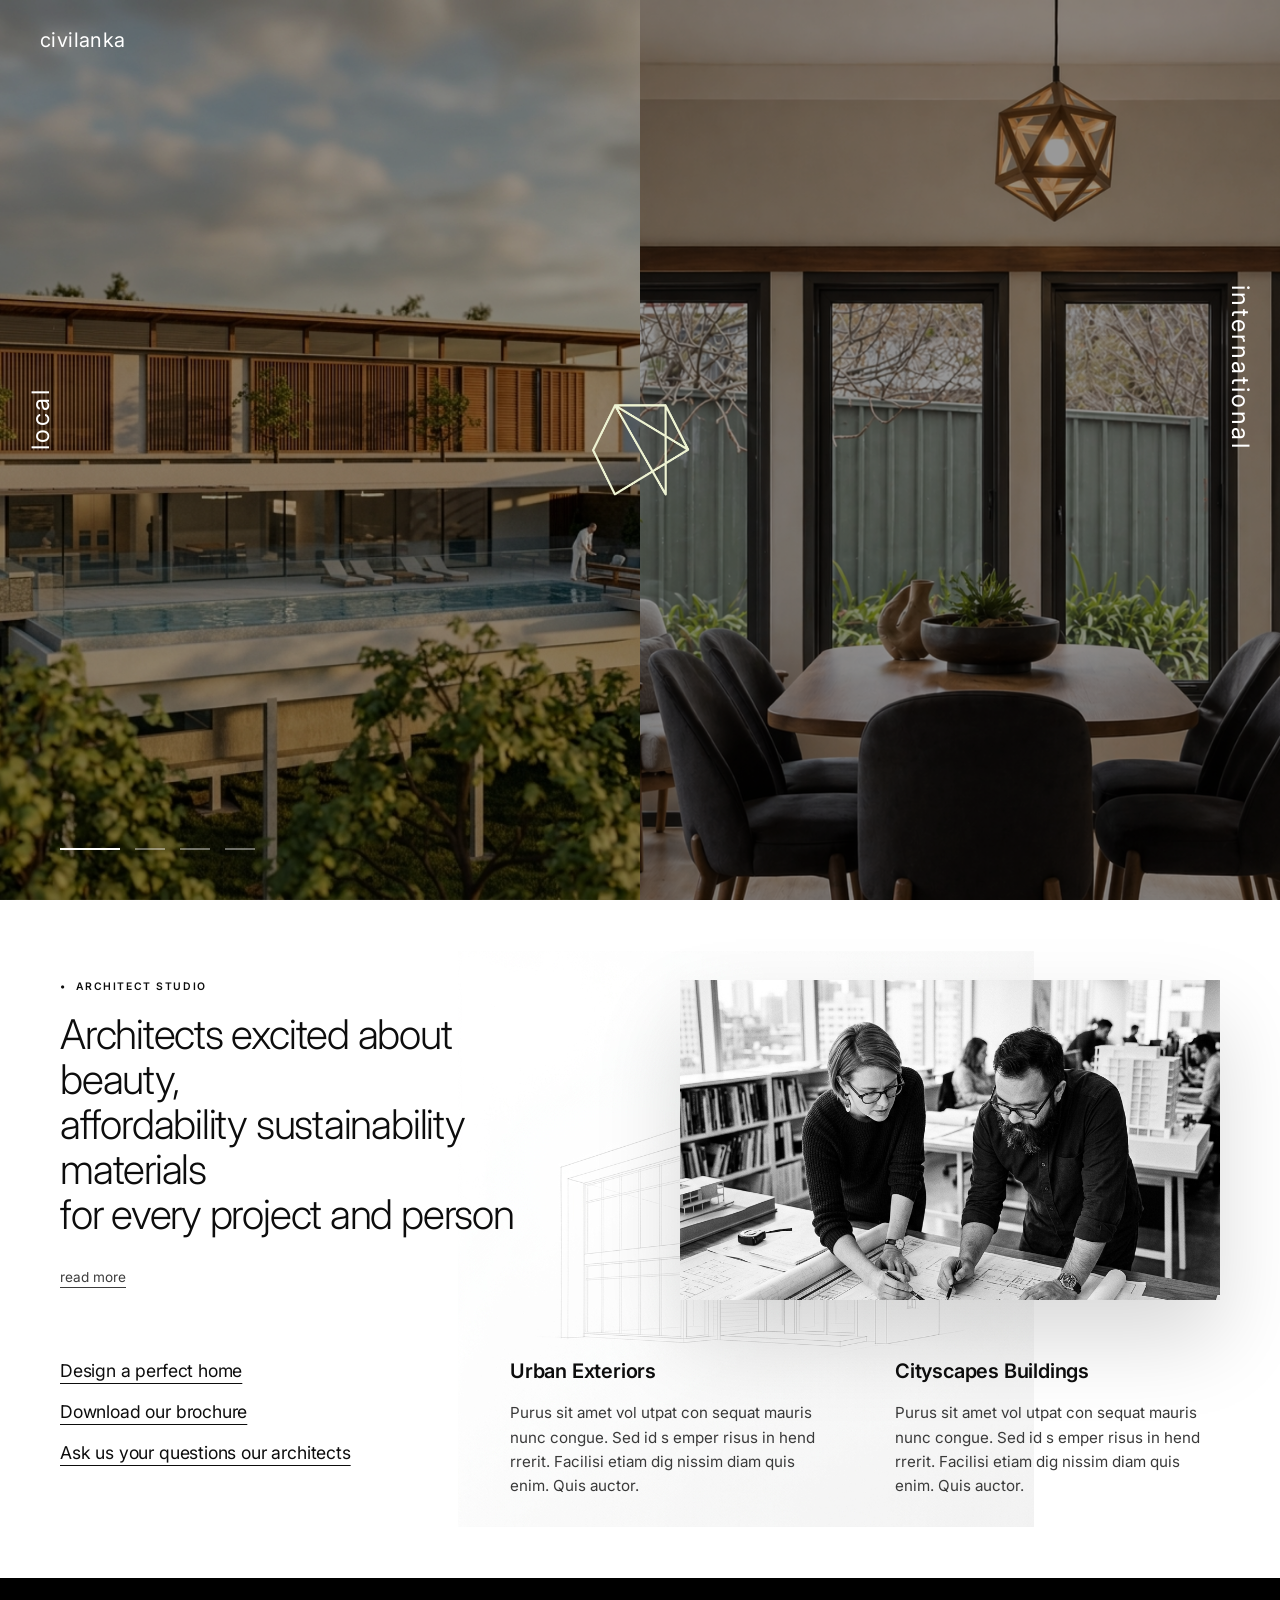
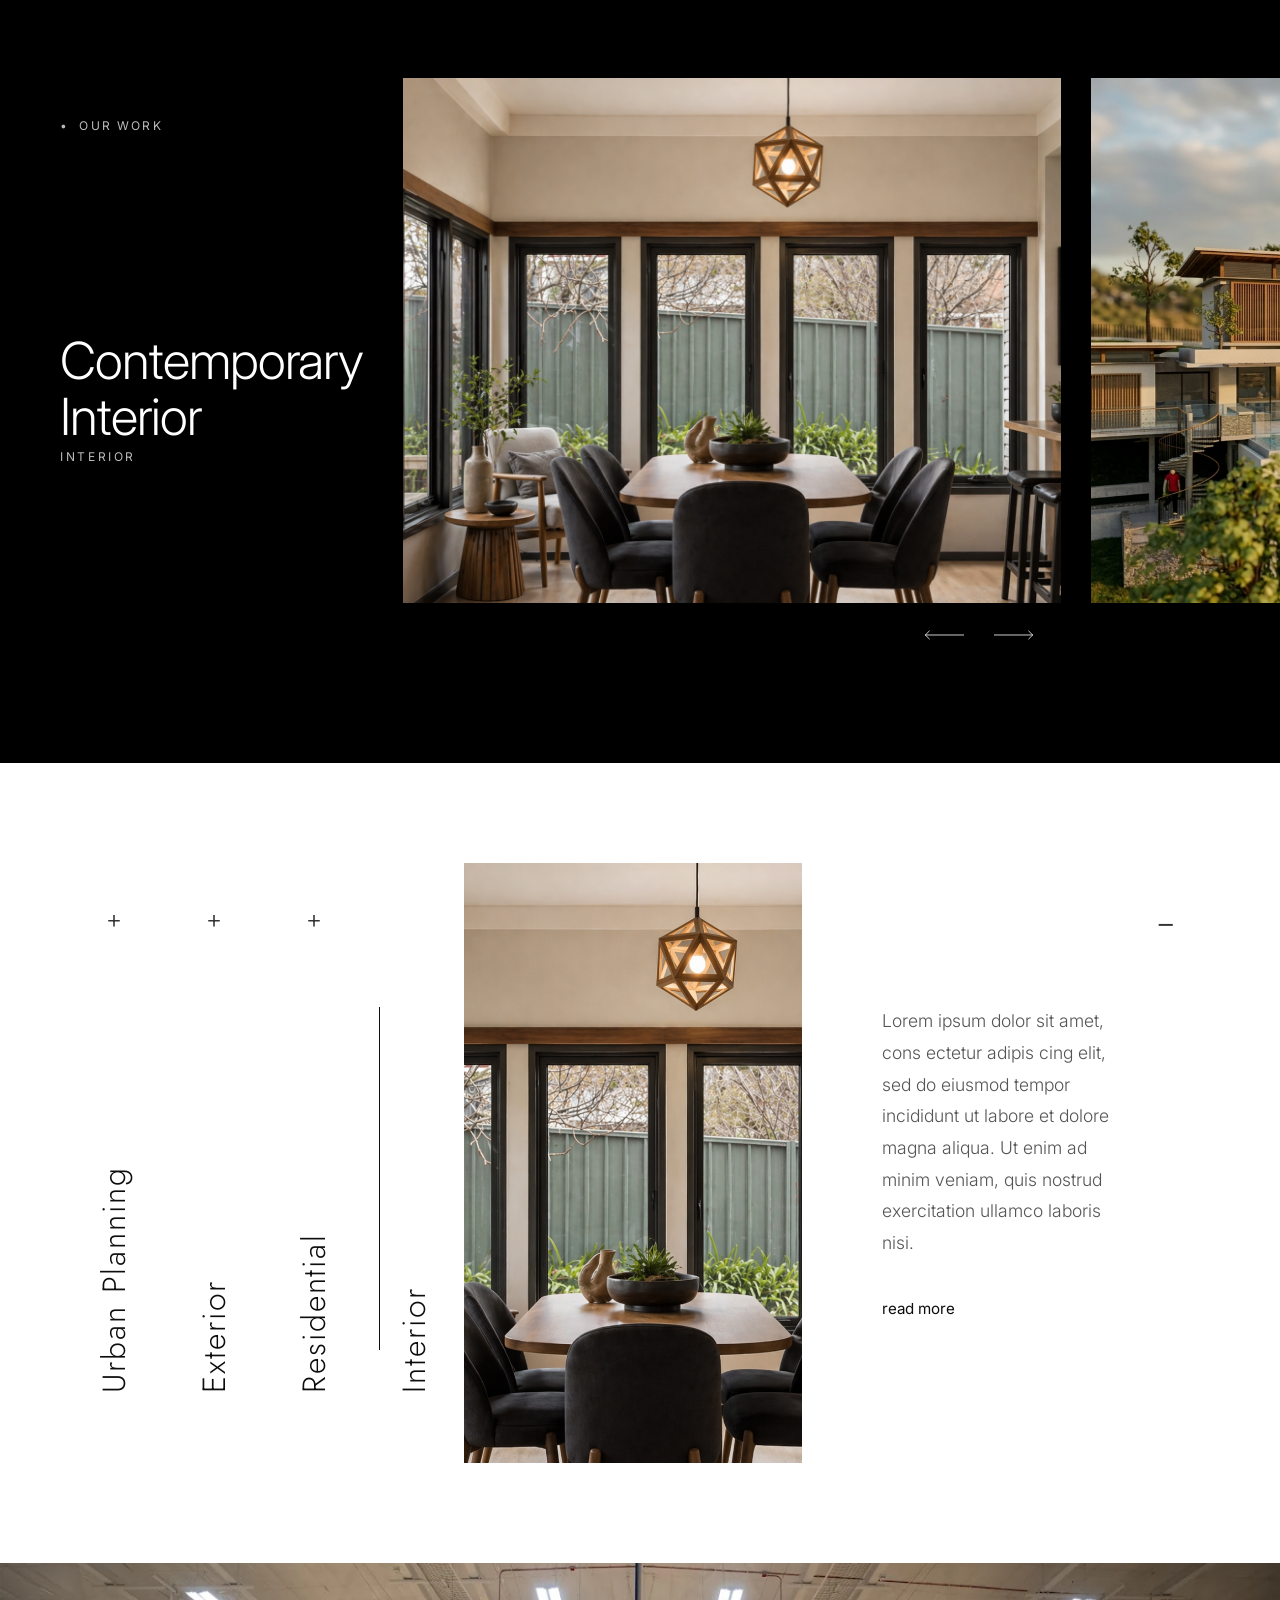
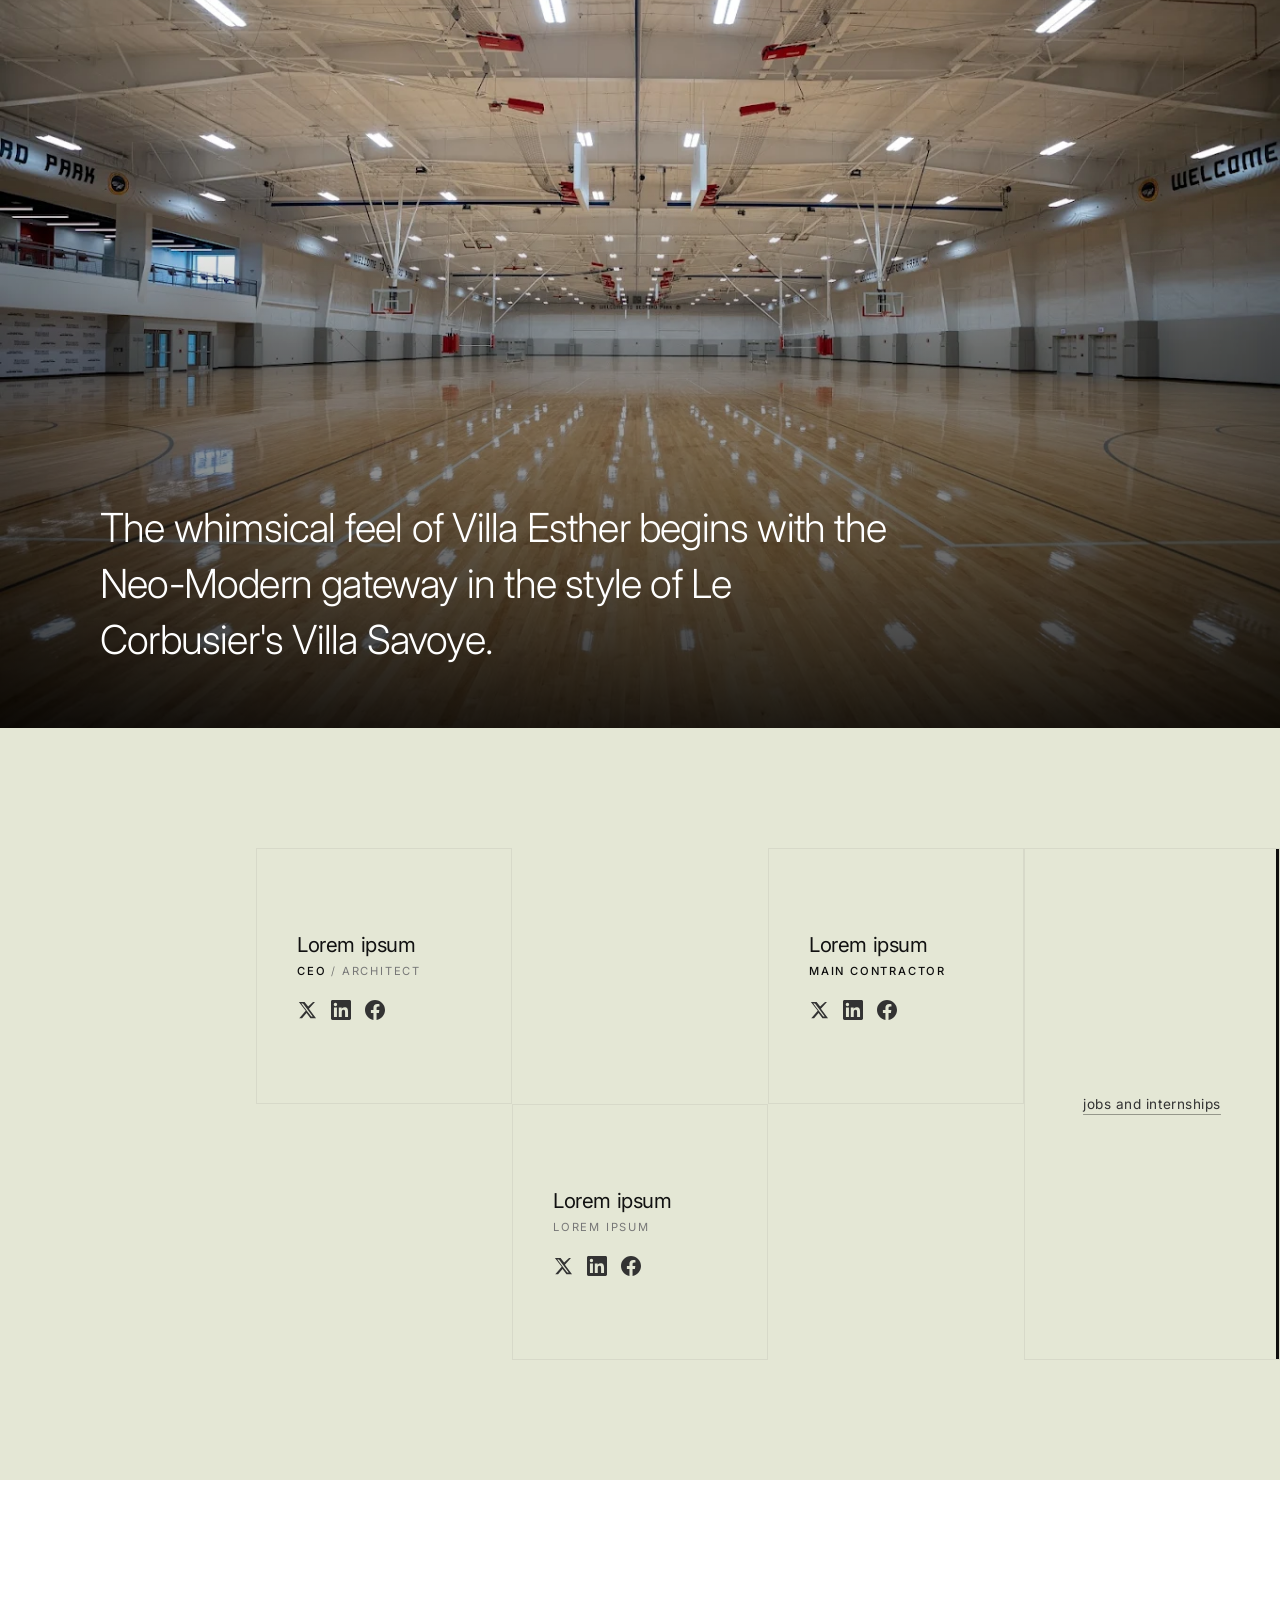
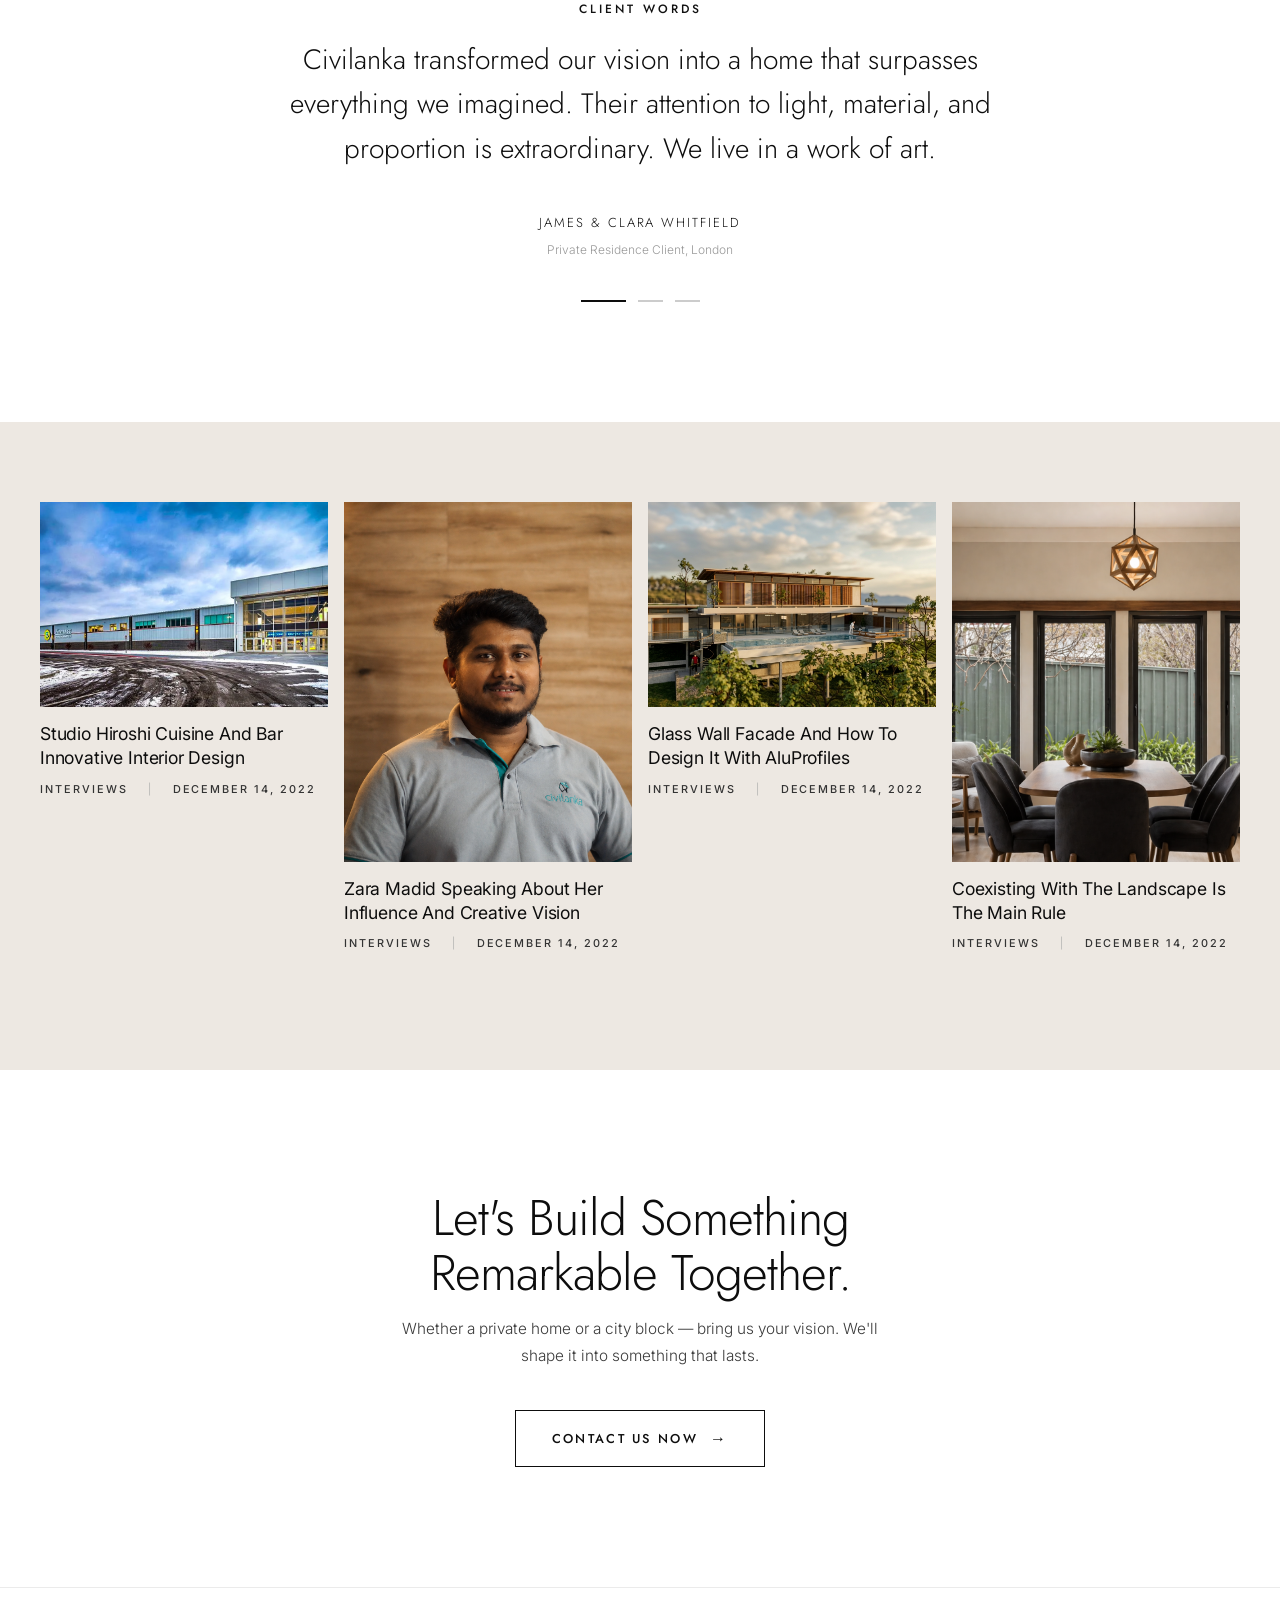
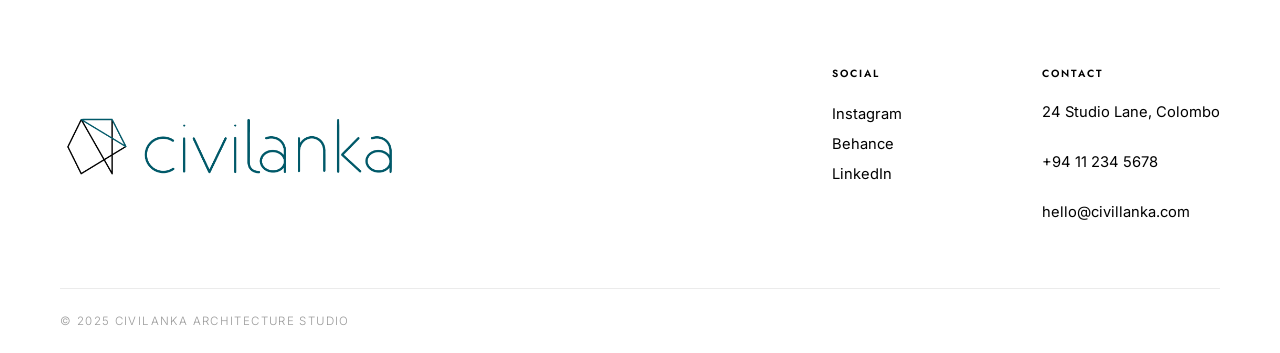
==== index.html @ 6fb5652a "semi finaled about and home" ====
<!DOCTYPE html>
<html lang="en">

<head>
  <meta charset="UTF-8" />
  <meta name="viewport" content="width=device-width, initial-scale=1.0" />
  <title>Civilanka — Architecture & Design Studio</title>
  <meta name="description"
    content="Civilanka is a premier architecture and design studio in Sri Lanka, creating spaces that inspire. Residential, commercial, and landscape architecture." />

  <!-- Fonts -->
  <link rel="preconnect" href="https://fonts.googleapis.com" />
  <link rel="preconnect" href="https://fonts.gstatic.com" crossorigin />
  <link
    href="https://fonts.googleapis.com/css2?family=Jost:wght@300;400;500;600;700&family=Inter:wght@300;400;500&display=swap"
    rel="stylesheet" />

  <!-- Swiper CSS -->
  <link rel="stylesheet" href="https://cdn.jsdelivr.net/npm/swiper@11/swiper-bundle.min.css" />

  <!-- Styles -->
  <link rel="stylesheet" href="assets/css/style.css" />
</head>

<body>

  <!-- ============================================================
     STICKY HEADER (shown on scroll, hidden on hero)
============================================================ -->
  <header id="sticky-header" role="banner" aria-label="Sticky Navigation">
    <!-- Logo left -->
    <a href="index.html" class="sticky-logo" aria-label="Civilanka Home">
      <img src="Logos/trans.PNG" alt="Civilanka Architects" class="logo-img logo-img--sticky" />
    </a>

    <!-- Nav center -->
    <ul class="sticky-nav" role="list">
      <li class="active"><a href="#hero">home</a></li>
      <li><a href="about.php">about</a></li>
      <li><a href="#services">pages</a></li>
      <li><a href="#projects">portfolio</a></li>
      <li><a href="#footer">contact</a></li>
    </ul>

  </header>

  <!-- ============================================================
     MOBILE NAV OVERLAY
============================================================ -->
  <nav id="mobile-nav" role="navigation" aria-label="Mobile Navigation">
    <button id="mobile-nav-close" aria-label="Close menu">&#x2715;</button>
    <a href="about.php">about</a>
    <a href="#services">pages</a>
    <a href="#projects">portfolio</a>
    <a href="#testimonials">journal</a>
    <a href="#footer">contact</a>
  </nav>



  <!-- ============================================================
     TOP BAR
============================================================ -->
  <div id="top-bar" aria-label="Site header">
    <a href="index.html" class="site-logo" aria-label="Civilanka Home">civilanka</a>
  </div>

  <!-- ============================================================
     HERO SECTION (SPLIT SCREEN)
============================================================ -->
  <section id="hero" class="split-view" aria-label="Featured Projects Split View">
    <!-- Left Half -->
    <div class="split-half split-left">
      <img src="Project%20images/1%20(4).png" class="split-bg" alt="International architecture" />
      <div class="split-overlay dark"></div>
      <a href="#" class="vert-text vert-left">Local</a>
    </div>

    <!-- Right Half -->
    <div class="split-half split-right">
      <img src="Project%20images/A%20(10).png" class="split-bg" alt="Local architecture" />
      <div class="split-overlay dark"></div>
      <a href="#" class="vert-text vert-right">international</a>
    </div>

    <!-- Center Logo -->
    <div class="center-brand">
      <img src="Logos/transparent-logo-only.png" alt="Civilanka Architects" class="center-logo-img" />
    </div>

    <!-- Custom Hero Pagination Dashes -->
    <div class="hero-custom-pagination">
      <span class="dash active"></span>
      <span class="dash"></span>
      <span class="dash"></span>
      <span class="dash"></span>
    </div>
  </section>

  <!-- ============================================================
     ABOUT SECTION
============================================================ -->
  <section id="about" class="section-pad">
    <div class="container">
      <div class="new-about-top">
        <div class="new-about-text reveal-left">
          <span class="new-section-label">&bull; &nbsp;ARCHITECT STUDIO</span>
          <h2 class="new-about-heading">Architects excited about beauty,<br>affordability sustainability
            materials<br>for every project and person</h2>
          <a href="about.php" class="new-read-more">read more</a>
        </div>

        <div class="about-slideshow reveal-right">
          <div class="about-slide active">
            <img src="assets/images/about_team.png" alt="Architects working">
          </div>
          <div class="about-slide">
            <img src="Project images/A (10).png" alt="Slide 2">
          </div>
          <div class="about-slide">
            <img src="Project images/1 (4).png" alt="Slide 3">
          </div>
        </div>
      </div>

      <div class="new-about-bottom stagger">
        <div class="new-about-links">
          <a href="#">Design a perfect home</a>
          <a href="#">Download our brochure</a>
          <a href="#">Ask us your questions our architects</a>
        </div>
        <div class="new-about-col">
          <h3>Urban Exteriors</h3>
          <p>Purus sit amet vol utpat con sequat mauris nunc congue. Sed id s emper risus in hend rrerit. Facilisi etiam
            dig nissim diam quis enim. Quis auctor.</p>
        </div>
        <div class="new-about-col">
          <h3>Cityscapes Buildings</h3>
          <p>Purus sit amet vol utpat con sequat mauris nunc congue. Sed id s emper risus in hend rrerit. Facilisi etiam
            dig nissim diam quis enim. Quis auctor.</p>
        </div>
      </div>
    </div>
  </section>



  <!-- ============================================================
     PROJECTS SECTION (OUR WORK)
============================================================ -->
  <section id="projects" class="section-pad dark-section">
    <div class="our-work-container">
      <div class="our-work-left reveal-left">
        <span class="our-work-label">&bull; &nbsp;OUR WORK</span>
        <div class="our-work-info">
          <h2 class="our-work-title">The feel of Villa Yun</h2>
          <span class="our-work-cat">WELLNESS</span>
        </div>
      </div>
      <div class="our-work-right reveal-right">
        <div class="swiper our-work-swiper">
          <div class="swiper-wrapper">
            <!-- Slide 1 -->
            <div class="swiper-slide our-work-slide" data-title="The feel of Villa Yun" data-cat="WELLNESS">
              <img src="Project%20images/2023-11-07.jpg" alt="Villa Yun" />
            </div>
            <!-- Slide 2 -->
            <div class="swiper-slide our-work-slide" data-title="Contemporary Interior" data-cat="INTERIOR">
              <img src="Project%20images/A%20(10).png" alt="Contemporary Interior" />
            </div>
            <!-- Slide 3 -->
            <div class="swiper-slide our-work-slide" data-title="Modern Structure" data-cat="ARCHITECTURE">
              <img src="Project%20images/1%20(4).png" alt="Modern Structure" />
            </div>
            <!-- Slide 4 -->
            <div class="swiper-slide our-work-slide" data-title="Industrial Facility" data-cat="COMMERCIAL">
              <img src="Project%20images/WIN_Facility6.jpg" alt="Industrial Facility" />
            </div>
          </div>
        </div>
        <div class="our-work-nav">
          <button class="our-work-prev">
            <svg width="40" height="10" viewBox="0 0 60 14" fill="none" xmlns="http://www.w3.org/2000/svg">
              <path d="M60 7H2M2 7L8 1M2 7L8 13" stroke="currentColor" stroke-width="1.5" stroke-linecap="round"
                stroke-linejoin="round" />
            </svg>
          </button>
          <button class="our-work-next">
            <svg width="40" height="10" viewBox="0 0 60 14" fill="none" xmlns="http://www.w3.org/2000/svg">
              <path d="M0 7H58M58 7L52 1M58 7L52 13" stroke="currentColor" stroke-width="1.5" stroke-linecap="round"
                stroke-linejoin="round" />
            </svg>
          </button>
        </div>
      </div>
    </div>
  </section>

  <!-- ============================================================
     SERVICES ACCORDION
============================================================ -->
  <section id="services" class="accordion-section reveal">
    <div class="acc-container">

      <!-- Item 1 -->
      <div class="acc-item">
        <div class="acc-header">
          <span class="acc-icon">+</span>
          <span class="acc-title">Urban Planning</span>
        </div>
        <div class="acc-content">
          <div class="acc-img-wrap">
            <img src="Project%20images/2023-11-07.jpg" alt="Urban Planning" />
          </div>
          <div class="acc-text-wrap">
            <span class="acc-close">&minus;</span>
            <p>Lorem ipsum dolor sit amet, cons ectetur adipis cing elit, sed do eiusmod tempor incididunt ut labore et
              dolore magna aliqua. Ut enim ad minim veniam, quis nostrud exercitation ullamco laboris nisi.</p>
            <a href="#" class="read-more">read more</a>
          </div>
        </div>
      </div>

      <!-- Item 2 -->
      <div class="acc-item">
        <div class="acc-header">
          <span class="acc-icon">+</span>
          <span class="acc-title">Exterior</span>
        </div>
        <div class="acc-content">
          <div class="acc-img-wrap">
            <img src="Project%20images/1%20(4).png" alt="Exterior" />
          </div>
          <div class="acc-text-wrap">
            <span class="acc-close">&minus;</span>
            <p>Lorem ipsum dolor sit amet, cons ectetur adipis cing elit, sed do eiusmod tempor incididunt ut labore et
              dolore magna aliqua. Ut enim ad minim veniam, quis nostrud exercitation ullamco laboris nisi.</p>
            <a href="#" class="read-more">read more</a>
          </div>
        </div>
      </div>

      <!-- Item 3 -->
      <div class="acc-item">
        <div class="acc-header">
          <span class="acc-icon">+</span>
          <span class="acc-title">Residential</span>
        </div>
        <div class="acc-content">
          <div class="acc-img-wrap">
            <img src="assets/images/hero_2.png" alt="Residential" />
          </div>
          <div class="acc-text-wrap">
            <span class="acc-close">&minus;</span>
            <p>Lorem ipsum dolor sit amet, cons ectetur adipis cing elit, sed do eiusmod tempor incididunt ut labore et
              dolore magna aliqua. Ut enim ad minim veniam, quis nostrud exercitation ullamco laboris nisi.</p>
            <a href="#" class="read-more">read more</a>
          </div>
        </div>
      </div>

      <!-- Item 4 (Active default) -->
      <div class="acc-item active">
        <div class="acc-header">
          <span class="acc-icon">&minus;</span>
          <span class="acc-title">Interior</span>
        </div>
        <div class="acc-content">
          <div class="acc-img-wrap">
            <img src="Project%20images/A%20(10).png" alt="Interior" />
          </div>
          <div class="acc-text-wrap">
            <span class="acc-close">&minus;</span>
            <p>Lorem ipsum dolor sit amet, cons ectetur adipis cing elit, sed do eiusmod tempor incididunt ut labore et
              dolore magna aliqua. Ut enim ad minim veniam, quis nostrud exercitation ullamco laboris nisi.</p>
            <a href="#" class="read-more">read more</a>
          </div>
        </div>
      </div>

    </div>
  </section>

  <!-- ============================================================
     QUOTE BANNER SECTION
============================================================ -->
  <section id="quote-banner" class="reveal">
    <div class="quote-banner-content container">
      <h2>The whimsical feel of Villa Esther begins with the Neo-Modern gateway in the style of Le Corbusier's Villa
        Savoye.</h2>
    </div>
  </section>
  <!-- ============================================================
     TEAM SECTION
============================================================ -->
  <section id="team" aria-label="Our Team">
    <div class="team-grid">

      <!-- ROW 1 -->

      <!-- Cell 1: Photo — Member 1 -->
      <div class="team-cell team-photo">
        <img src="team%20images/29.png" alt="Architect portrait" />
      </div>

      <!-- Cell 2: Info — Member 1 -->
      <div class="team-cell team-info">
        <h3 class="team-name">Lorem ipsum</h3>
        <p class="team-role"><span class="team-role-accent">CEO</span> / <span class="team-role-plain">ARCHITECT</span>
        </p>
        <div class="team-socials">
          <a href="#" aria-label="Twitter" class="team-social-icon">
            <svg viewBox="0 0 24 24" fill="currentColor">
              <path
                d="M18.244 2.25h3.308l-7.227 8.26 8.502 11.24H16.17l-4.714-6.231-5.401 6.231H2.746l7.73-8.835L2.25 2.25h6.832l4.258 5.63 5.904-5.63Zm-1.161 17.52h1.833L7.084 4.126H5.117z" />
            </svg>
          </a>
          <a href="#" aria-label="LinkedIn" class="team-social-icon">
            <svg viewBox="0 0 24 24" fill="currentColor">
              <path
                d="M20.447 20.452h-3.554v-5.569c0-1.328-.027-3.037-1.852-3.037-1.853 0-2.136 1.445-2.136 2.939v5.667H9.351V9h3.414v1.561h.046c.477-.9 1.637-1.85 3.37-1.85 3.601 0 4.267 2.37 4.267 5.455v6.286zM5.337 7.433a2.062 2.062 0 0 1-2.063-2.065 2.064 2.064 0 1 1 2.063 2.065zm1.782 13.019H3.555V9h3.564v11.452zM22.225 0H1.771C.792 0 0 .774 0 1.729v20.542C0 23.227.792 24 1.771 24h20.451C23.2 24 24 23.227 24 22.271V1.729C24 .774 23.2 0 22.222 0h.003z" />
            </svg>
          </a>
          <a href="#" aria-label="Facebook" class="team-social-icon">
            <svg viewBox="0 0 24 24" fill="currentColor">
              <path
                d="M24 12.073c0-6.627-5.373-12-12-12s-12 5.373-12 12c0 5.99 4.388 10.954 10.125 11.854v-8.385H7.078v-3.47h3.047V9.43c0-3.007 1.792-4.669 4.533-4.669 1.312 0 2.686.235 2.686.235v2.953H15.83c-1.491 0-1.956.925-1.956 1.874v2.25h3.328l-.532 3.47h-2.796v8.385C19.612 23.027 24 18.062 24 12.073z" />
            </svg>
          </a>
        </div>
      </div>

      <!-- Cell 3: Photo — Member 2 -->
      <div class="team-cell team-photo">
        <img src="team%20images/30.png" alt="Main Contractor portrait" />
      </div>

      <!-- Cell 4: Info — Member 2 -->
      <div class="team-cell team-info">
        <h3 class="team-name">Lorem ipsum</h3>
        <p class="team-role"><span class="team-role-accent">MAIN CONTRACTOR</span></p>
        <div class="team-socials">
          <a href="#" aria-label="Twitter" class="team-social-icon">
            <svg viewBox="0 0 24 24" fill="currentColor">
              <path
                d="M18.244 2.25h3.308l-7.227 8.26 8.502 11.24H16.17l-4.714-6.231-5.401 6.231H2.746l7.73-8.835L2.25 2.25h6.832l4.258 5.63 5.904-5.63Zm-1.161 17.52h1.833L7.084 4.126H5.117z" />
            </svg>
          </a>
          <a href="#" aria-label="LinkedIn" class="team-social-icon">
            <svg viewBox="0 0 24 24" fill="currentColor">
              <path
                d="M20.447 20.452h-3.554v-5.569c0-1.328-.027-3.037-1.852-3.037-1.853 0-2.136 1.445-2.136 2.939v5.667H9.351V9h3.414v1.561h.046c.477-.9 1.637-1.85 3.37-1.85 3.601 0 4.267 2.37 4.267 5.455v6.286zM5.337 7.433a2.062 2.062 0 0 1-2.063-2.065 2.064 2.064 0 1 1 2.063 2.065zm1.782 13.019H3.555V9h3.564v11.452zM22.225 0H1.771C.792 0 0 .774 0 1.729v20.542C0 23.227.792 24 1.771 24h20.451C23.2 24 24 23.227 24 22.271V1.729C24 .774 23.2 0 22.222 0h.003z" />
            </svg>
          </a>
          <a href="#" aria-label="Facebook" class="team-social-icon">
            <svg viewBox="0 0 24 24" fill="currentColor">
              <path
                d="M24 12.073c0-6.627-5.373-12-12-12s-12 5.373-12 12c0 5.99 4.388 10.954 10.125 11.854v-8.385H7.078v-3.47h3.047V9.43c0-3.007 1.792-4.669 4.533-4.669 1.312 0 2.686.235 2.686.235v2.953H15.83c-1.491 0-1.956.925-1.956 1.874v2.25h3.328l-.532 3.47h-2.796v8.385C19.612 23.027 24 18.062 24 12.073z" />
            </svg>
          </a>
        </div>
      </div>

      <!-- Cell 5: Jobs panel (spans 2 rows) -->
      <div class="team-cell team-jobs" rowspan="2">
        <a href="#" class="team-jobs-link">jobs and internships</a>
      </div>

      <!-- ROW 2 -->

      <!-- Cell 6: Empty offset cell (matches Hiroshi offset layout) -->
      <div class="team-cell team-empty"></div>

      <!-- Cell 7: Photo — Member 3 -->
      <div class="team-cell team-photo">
        <img src="team%20images/32.png" alt="Architect portrait" />
      </div>

      <!-- Cell 7: Info — Member 3 -->
      <div class="team-cell team-info">
        <h3 class="team-name">Lorem ipsum</h3>
        <p class="team-role"><span class="team-role-plain">Lorem ipsum</span></p>
        <div class="team-socials">
          <a href="#" aria-label="Twitter" class="team-social-icon">
            <svg viewBox="0 0 24 24" fill="currentColor">
              <path
                d="M18.244 2.25h3.308l-7.227 8.26 8.502 11.24H16.17l-4.714-6.231-5.401 6.231H2.746l7.73-8.835L2.25 2.25h6.832l4.258 5.63 5.904-5.63Zm-1.161 17.52h1.833L7.084 4.126H5.117z" />
            </svg>
          </a>
          <a href="#" aria-label="LinkedIn" class="team-social-icon">
            <svg viewBox="0 0 24 24" fill="currentColor">
              <path
                d="M20.447 20.452h-3.554v-5.569c0-1.328-.027-3.037-1.852-3.037-1.853 0-2.136 1.445-2.136 2.939v5.667H9.351V9h3.414v1.561h.046c.477-.9 1.637-1.85 3.37-1.85 3.601 0 4.267 2.37 4.267 5.455v6.286zM5.337 7.433a2.062 2.062 0 0 1-2.063-2.065 2.064 2.064 0 1 1 2.063 2.065zm1.782 13.019H3.555V9h3.564v11.452zM22.225 0H1.771C.792 0 0 .774 0 1.729v20.542C0 23.227.792 24 1.771 24h20.451C23.2 24 24 23.227 24 22.271V1.729C24 .774 23.2 0 22.222 0h.003z" />
            </svg>
          </a>
          <a href="#" aria-label="Facebook" class="team-social-icon">
            <svg viewBox="0 0 24 24" fill="currentColor">
              <path
                d="M24 12.073c0-6.627-5.373-12-12-12s-12 5.373-12 12c0 5.99 4.388 10.954 10.125 11.854v-8.385H7.078v-3.47h3.047V9.43c0-3.007 1.792-4.669 4.533-4.669 1.312 0 2.686.235 2.686.235v2.953H15.83c-1.491 0-1.956.925-1.956 1.874v2.25h3.328l-.532 3.47h-2.796v8.385C19.612 23.027 24 18.062 24 12.073z" />
            </svg>
          </a>
        </div>
      </div>

      <!-- Cell 8: Photo — Member 4 -->
      <div class="team-cell team-photo">
        <img src="team%20images/33.png" alt="Product Designer portrait" />
      </div>



    </div>
  </section>

  <!-- ============================================================
     TESTIMONIALS
============================================================ -->
  <section id="testimonials" class="section-pad">
    <div class="container">
      <div class="testimonials-inner reveal">
        <span class="section-label">Client Words</span>
        <div class="swiper test-swiper">
          <div class="swiper-wrapper">

            <div class="swiper-slide">
              <p class="testimonial-text">Civilanka transformed our vision into a home that surpasses everything we
                imagined. Their attention to light, material, and proportion is extraordinary. We live in a work of art.
              </p>
              <p class="testimonial-author">JAMES &amp; CLARA WHITFIELD</p>
              <p class="testimonial-role">Private Residence Client, London</p>
            </div>

            <div class="swiper-slide">
              <p class="testimonial-text">Working with the Civilanka team was a revelation. They listened deeply and
                delivered a commercial space that perfectly reflects our brand values while elevating the entire
                neighbourhood.</p>
              <p class="testimonial-author">SEBASTIAN NAKAMURA</p>
              <p class="testimonial-role">CEO, Nakamura Group</p>
            </div>

            <div class="swiper-slide">
              <p class="testimonial-text">The master plan Civilanka created for our mixed-use development is visionary.
                Their urban sensibility and design quality are unmatched in the industry.</p>
              <p class="testimonial-author">AMARA OSEI-BONSU</p>
              <p class="testimonial-role">Director of Development, Cityline Properties</p>
            </div>

          </div>

          <!-- Swiper Pagination Dashes -->
          <div class="swiper-pagination test-pagination"></div>
        </div>

      </div>
    </div>
  </section>

  <!-- ============================================================
     REFERENCE JOURNAL / BLOG SECTION
  ============================================================ -->
  <section id="ref-journal">
    <div class="container">

      <!-- Grid Area -->
      <div class="ref-journal-grid reveal">

        <!-- Post 1 -->
        <article class="ref-journal-card">
          <div class="ref-journal-img-wrap">
            <img src="Project images/2023-11-07.jpg" alt="Interior Design">
          </div>
          <h3 class="ref-journal-title">Studio Hiroshi Cuisine And Bar Innovative Interior Design</h3>
          <div class="ref-journal-meta">
            <span>INTERVIEWS</span>
            <span class="ref-journal-meta-sep">|</span>
            <span>DECEMBER 14, 2022</span>
          </div>
        </article>

        <!-- Post 2 (Portrait) -->
        <article class="ref-journal-card">
          <div class="ref-journal-img-wrap">
            <img src="team images/29.png" alt="Zara Madid">
          </div>
          <h3 class="ref-journal-title">Zara Madid Speaking About Her Influence And Creative Vision</h3>
          <div class="ref-journal-meta">
            <span>INTERVIEWS</span>
            <span class="ref-journal-meta-sep">|</span>
            <span>DECEMBER 14, 2022</span>
          </div>
        </article>

        <!-- Post 3 -->
        <article class="ref-journal-card">
          <div class="ref-journal-img-wrap">
            <img src="Project images/1 (4).png" alt="Glass Wall Facade">
          </div>
          <h3 class="ref-journal-title">Glass Wall Facade And How To Design It With AluProfiles</h3>
          <div class="ref-journal-meta">
            <span>INTERVIEWS</span>
            <span class="ref-journal-meta-sep">|</span>
            <span>DECEMBER 14, 2022</span>
          </div>
        </article>

        <!-- Post 4 (Portrait/Tall) -->
        <article class="ref-journal-card">
          <div class="ref-journal-img-wrap">
            <img src="Project images/A (10).png" alt="Landscape Architecture">
          </div>
          <h3 class="ref-journal-title">Coexisting With The Landscape Is The Main Rule</h3>
          <div class="ref-journal-meta">
            <span>INTERVIEWS</span>
            <span class="ref-journal-meta-sep">|</span>
            <span>DECEMBER 14, 2022</span>
          </div>
        </article>

      </div>
    </div>
  </section>


  <!-- ============================================================
     CTA BANNER
============================================================ -->
  <section id="cta-banner">
    <div class="container">
      <div class="cta-inner reveal">
        <h2>Let's Build Something<br />Remarkable Together.</h2>
        <p>Whether a private home or a city block — bring us your vision. We'll shape it into something that lasts.</p>
        <a href="#footer" class="btn btn-dark btn-arrow"><span>Contact us now</span></a>
      </div>
    </div>
  </section>

  <!-- ============================================================
     FOOTER
============================================================ -->
  <footer id="footer" role="contentinfo">
    <div class="footer-inner">

      <!-- Main footer body -->
      <div class="footer-body">

        <!-- Brand: large two-line heading -->
        <div class="footer-brand">
          <a href="index.html" aria-label="Civilanka Home" class="footer-brand-link">
            <img src="Logos/trans.PNG" alt="Civilanka Architects" class="logo-img logo-img--footer" />
          </a>
        </div>

        <!-- Columns: Social, Contact -->
        <div class="footer-cols">

          <div class="footer-col">
            <h4 class="footer-col-label">Social</h4>
            <ul>
              <li><a href="#">Instagram</a></li>
              <li><a href="#">Behance</a></li>
              <li><a href="#">LinkedIn</a></li>
            </ul>
          </div>

          <div class="footer-col">
            <h4 class="footer-col-label">Contact</h4>
            <address>
              <a href="#">24 Studio Lane, Colombo</a><br />
              <a href="tel:+94112345678">+94 11 234 5678</a><br />
              <a href="mailto:hello@civillanka.com">hello@civillanka.com</a>
            </address>
          </div>

        </div>
      </div>

      <!-- Bottom strip -->
      <div class="footer-bottom">
        <p>&copy; 2025 Civilanka Architecture Studio</p>
      </div>
    </div>
  </footer>

  <!-- Back to top -->
  <button id="back-top" aria-label="Back to top">
    <svg width="24" height="24" viewBox="0 0 24 24" fill="none" xmlns="http://www.w3.org/2000/svg">
      <path d="M4 18 H18 V6" stroke="#111" stroke-width="1.5" />
      <polygon points="14,8 22,8 18,2" fill="#111" />
    </svg>
  </button>

  <!-- Swiper JS -->
  <script src="https://cdn.jsdelivr.net/npm/swiper@11/swiper-bundle.min.js"></script>
  <!-- Main JS -->
  <script src="assets/js/main.js"></script>

</body>

</html>
---- assets/css/style.css ----
/* ===========================
   DESIGN TOKENS
=========================== */
@import url('https://fonts.googleapis.com/css2?family=Jost:wght@300;400;500;600;700&family=Inter:wght@300;400;500&display=swap');

:root {
  --white: #FFFFFF;
  --black: #0D0D0D;
  --cream: #F5F3EF;
  --gray-light: #E8E6E1;
  --gray-mid: #9A9A9A;
  --gray-dark: #3A3A3A;
  --accent: #111;
  --font-h: 'Jost', sans-serif;
  --font-b: 'Inter', sans-serif;
  --ease: cubic-bezier(0.25, 0.46, 0.45, 0.94);
}

/* ===========================
   RESET & BASE
=========================== */
*,
*::before,
*::after {
  box-sizing: border-box;
  margin: 0;
  padding: 0;
}

html {
  scroll-behavior: smooth;
  font-size: 16px;
}

body {
  font-family: var(--font-b);
  color: var(--black);
  background: var(--white);
  overflow-x: hidden;
}

img {
  display: block;
  width: 100%;
  height: 100%;
  object-fit: cover;
}

a {
  text-decoration: none;
  color: inherit;
}

ul {
  list-style: none;
}

button {
  border: none;
  background: none;
  cursor: pointer;
  font-family: inherit;
}

/* ===========================
   TYPOGRAPHY
=========================== */
h1,
h2,
h3,
h4,
h5 {
  font-family: var(--font-h);
  font-weight: 300;
  line-height: 1.1;
  letter-spacing: -0.02em;
}

h1 {
  font-size: clamp(3.75rem, 6vw, 5.625rem);
  /* 60px–90px */
}

h2 {
  font-size: clamp(1.875rem, 4vw, 3.125rem);
  /* 30px–50px */
}

h3 {
  font-size: clamp(1.2rem, 2vw, 1.75rem);
  /* ~19px–28px */
}

p {
  line-height: 1.75;
  font-size: clamp(0.9375rem, 1.2vw, 1.125rem);
  /* 15px–18px */
  color: var(--gray-dark);
  font-weight: 300;
}

.section-label {
  font-family: var(--font-h);
  font-size: 0.75rem;
  /* 12px */
  font-weight: 500;
  letter-spacing: 0.25em;
  text-transform: uppercase;
  color: var(--accent);
  display: block;
  margin-bottom: 1.2rem;
}

/* ===========================
   LAYOUT UTILITIES
=========================== */
.container {
  max-width: 1280px;
  margin: 0 auto;
  padding: 0 60px;
}

.section-pad {
  padding: 120px 0;
}

.section-pad-sm {
  padding: 80px 0;
}

/* ===========================
   BUTTONS
=========================== */
.btn {
  display: inline-flex;
  align-items: center;
  gap: 12px;
  font-family: var(--font-h);
  font-size: 0.8rem;
  font-weight: 500;
  letter-spacing: 0.18em;
  text-transform: uppercase;
  padding: 16px 36px;
  border: 1px solid currentColor;
  transition: all 0.35s var(--ease);
  position: relative;
  overflow: hidden;
}

.btn::before {
  content: '';
  position: absolute;
  inset: 0;
  background: currentColor;
  transform: scaleX(0);
  transform-origin: left;
  transition: transform 0.35s var(--ease);
  z-index: 0;
}

.btn:hover::before {
  transform: scaleX(1);
}

.btn span {
  position: relative;
  z-index: 1;
  transition: color 0.35s var(--ease);
}

.btn-dark {
  color: var(--black);
}

.btn-dark:hover span {
  color: var(--white);
}

.btn-light {
  color: var(--white);
}

.btn-light:hover span {
  color: var(--black);
}

.btn-accent {
  color: var(--accent);
}

/* Arrow icon */
.btn-arrow::after {
  content: '→';
  font-size: 1rem;
  position: relative;
  z-index: 1;
  transition: transform 0.3s var(--ease), color 0.35s var(--ease);
}

.btn-dark.btn-arrow:hover::after {
  color: var(--white);
  transform: translateX(4px);
}

/* ===========================
   TOP BAR — hero state (left aligned logo)
=========================== */
#top-bar {
  position: fixed;
  top: 0;
  left: 0;
  right: 0;
  z-index: 1000;
  display: flex;
  align-items: flex-start;
  justify-content: space-between;
  padding: 30px 40px;
  pointer-events: none;
  transition: opacity 0.15s var(--ease);
}

#top-bar.hidden {
  opacity: 0;
  pointer-events: none;
}

.site-logo {
  font-family: var(--font-b);
  font-size: 1.25rem;
  letter-spacing: 0.02em;
  color: var(--white);
  pointer-events: all;
  transition: color 0.4s;
  line-height: 1;
  text-decoration: none;
}

.site-logo strong {
  font-weight: 700;
}

.site-logo span {
  font-weight: 400;
}

/* Logo Images */
.logo-img {
  height: 64px;
  width: auto;
  display: block;
}

.logo-img--hero {
  /* filter: brightness(0); Removed to show natural logo colors */
}

.logo-img--footer {
  height: 160px;
}

.logo-img--sticky {
  height: 52px;
}

/* Circle button — floats over hero, hides when sticky header appears */
.circle-btn {
  position: fixed;
  top: 26px;
  right: 40px;
  z-index: 1002;
  width: 38px;
  height: 38px;
  border-radius: 50%;
  border: 1.5px solid rgba(255, 255, 255, 0.7);
  background: transparent;
  cursor: pointer;
  transition: border-color 0.3s, transform 0.3s, opacity 0.15s;
  pointer-events: all;
  display: none !important;
  align-items: center;
  justify-content: center;
}

.circle-btn:hover {
  border-color: var(--white);
  transform: scale(1.1);
}

.circle-btn.dark {
  border-color: rgba(0, 0, 0, 0.45);
}

.circle-btn.dark:hover {
  border-color: var(--black);
}

/* Hide floating circle when sticky bar is visible (sticky bar has its own) */
.circle-btn.hidden {
  opacity: 0;
  pointer-events: none;
}

/* ===========================
   STICKY HEADER — scrolled state
   Layout: [Logo LEFT] [Nav CENTER] [Circle RIGHT]
=========================== */
#sticky-header {
  position: fixed;
  top: 0;
  left: 0;
  right: 0;
  z-index: 1001;
  background: var(--white);
  border-bottom: 1px solid var(--gray-light);
  display: flex;
  align-items: center;
  justify-content: space-between;
  padding: 0 40px;
  height: 60px;
  transform: translateY(-100%);
  opacity: 0;
  transition: transform 0.4s var(--ease), opacity 0.4s var(--ease);
  pointer-events: none;
}

#sticky-header.visible {
  transform: translateY(0);
  opacity: 1;
  pointer-events: all;
}

/* Sticky logo (left) */
.sticky-logo {
  font-family: var(--font-h);
  font-size: 1.1rem;
  letter-spacing: 0.01em;
  color: var(--black);
  line-height: 1;
  flex-shrink: 0;
}

.sticky-logo strong {
  font-weight: 700;
}

.sticky-logo span {
  font-weight: 300;
}

/* Sticky nav (center) */
.sticky-nav {
  display: flex;
  align-items: center;
  gap: 0;
  position: absolute;
  left: 50%;
  transform: translateX(-50%);
}

.sticky-nav li {
  display: flex;
  align-items: center;
}

/* Pipe before the active item only */
.sticky-nav li.active::before {
  content: '|';
  color: var(--black);
  font-size: 0.8rem;
  margin-right: 6px;
  font-weight: 300;
  line-height: 1;
}

.sticky-nav li a {
  font-family: var(--font-h);
  font-size: 0.8125rem;
  /* 13px */
  font-weight: 300;
  letter-spacing: 0.04em;
  color: rgba(0, 0, 0, 0.55);
  padding: 0 20px;
  transition: color 0.25s var(--ease);
  text-transform: lowercase;
  white-space: nowrap;
}

.sticky-nav li.active a {
  color: var(--black);
  font-weight: 400;
}

.sticky-nav li a:hover {
  color: var(--black);
}

/* Sticky circle btn (right) */
.sticky-circle {
  width: 34px;
  height: 34px;
  border-radius: 50%;
  border: 1.5px solid rgba(0, 0, 0, 0.35);
  background: transparent;
  cursor: pointer;
  flex-shrink: 0;
  transition: border-color 0.3s, transform 0.3s;
  display: none !important;
  align-items: center;
  justify-content: center;
}

.sticky-circle:hover {
  border-color: var(--black);
  transform: scale(1.1);
}

/* ===========================
   HERO SLIDER
/* ===========================
   HERO SPLIT SCREEN
=========================== */
#hero.split-view {
  height: 100vh;
  min-height: 700px;
  position: relative;
  display: flex;
  overflow: hidden;
  background: var(--black);
}

.split-half {
  flex: 1;
  position: relative;
  overflow: hidden;
}

.split-bg {
  width: 100%;
  height: 100%;
  object-fit: cover;
  transition: filter 0.4s ease;
}

.split-half:hover .split-bg {
  filter: grayscale(100%);
}

.filter-dark {
  filter: brightness(0.6) grayscale(50%);
}

.split-overlay {
  position: absolute;
  inset: 0;
  background: rgba(0, 0, 0, 0.1);
  transition: background 0.4s ease;
}

.split-overlay.dark {
  background: rgba(0, 0, 0, 0.4);
}

.split-half:hover .split-overlay {
  background: rgba(0, 0, 0, 0.5);
}

.vert-text {
  position: absolute;
  top: 50%;
  font-family: var(--font-b);
  font-size: 1.5rem;
  color: var(--white);
  letter-spacing: 0.1em;
  text-transform: lowercase;
  text-decoration: none;
  display: inline-block;
  transition: color 0.3s var(--ease);
}

.vert-text::after {
  content: '';
  position: absolute;
  left: 0;
  bottom: -8px;
  width: 100%;
  height: 1px;
  background: var(--white);
  transform: scaleX(0);
  transform-origin: right;
  transition: transform 0.5s cubic-bezier(0.19, 1, 0.22, 1);
}

.vert-text:hover::after {
  transform: scaleX(1);
  transform-origin: left;
}

.vert-left {
  left: 40px;
  transform: translateY(-50%) rotate(-90deg);
  transform-origin: left center;
}

.vert-right {
  right: 40px;
  transform: translateY(-50%) rotate(90deg);
  transform-origin: right center;
}

.center-brand {
  position: absolute;
  top: 50%;
  left: 50%;
  transform: translate(-50%, -50%);
  text-align: center;
  z-index: 100;
  pointer-events: none;
}

.center-logo-img {
  max-width: 280px;
  height: auto;
  display: block;
  /* Meadow Mist 936 (#EAEAD8) color filter */
  filter: brightness(0) invert(92%) sepia(10%) saturate(400%) hue-rotate(30deg);
  opacity: 1;
}

@media (max-width: 900px) {
  #hero.split-view {
    flex-direction: column;
  }

  .vert-text {
    display: none;
  }
}

/* Custom Hero Pagination Dashes */
.hero-custom-pagination {
  position: absolute;
  bottom: 50px;
  left: 60px;
  z-index: 100;
  display: flex;
  gap: 15px;
  align-items: center;
}

.hero-custom-pagination .dash {
  width: 30px;
  height: 2px;
  background: rgba(255, 255, 255, 0.4);
  transition: width 0.3s ease, background 0.3s ease;
  cursor: pointer;
}

.hero-custom-pagination .dash.active {
  width: 60px;
  background: var(--white);
}

.hero-custom-pagination .dash:hover {
  background: var(--white);
}

/* ===========================
   ABOUT / INTRO
=========================== */
#about {
  background: var(--white) url('../images/sketch-bg.png') no-repeat 65% center;
  background-size: 45%;
  background-blend-mode: multiply;
  overflow: hidden;
  padding: 80px 0;
}

.new-about-top {
  display: flex;
  justify-content: space-between;
  align-items: flex-start;
  gap: 60px;
  margin-bottom: 60px;
  position: relative;
}

.new-about-text {
  flex: 1;
  z-index: 2;
  padding-right: 20px;
}

.about-slideshow {
  flex: 0 0 540px;
  height: 320px;
  position: relative;
  z-index: 3;
  margin-right: 0;
  margin-top: 0;
}

.about-slide {
  position: absolute;
  top: 0;
  left: 0;
  width: 100%;
  height: 100%;
  opacity: 0;
  transition: opacity 1.5s ease-in-out;
  box-shadow: 0 40px 80px rgba(0, 0, 0, 0.15);
}

.about-slide.active {
  opacity: 1;
}

.about-slide img {
  width: 100%;
  height: 100%;
  object-fit: cover;
  filter: grayscale(100%);
  display: block;
}

.new-section-label {
  font-family: var(--font-b);
  font-size: 0.65rem;
  font-weight: 600;
  letter-spacing: 0.15em;
  text-transform: uppercase;
  color: var(--black);
  display: block;
  margin-bottom: 1.2rem;
}

.new-about-heading {
  font-family: var(--font-b);
  font-size: clamp(1.6rem, 3.2vw, 2.6rem);
  font-weight: 300;
  line-height: 1.1;
  color: var(--black);
  margin-bottom: 1.8rem;
  letter-spacing: -0.03em;
  max-width: 95%;
}

.new-read-more {
  font-family: var(--font-b);
  font-size: 0.85rem;
  color: var(--black);
  text-decoration: underline;
  text-underline-offset: 5px;
  text-decoration-thickness: 1px;
  text-transform: lowercase;
  opacity: 0.8;
}

.new-about-bottom {
  display: flex;
  justify-content: space-between;
  gap: 60px;
}

.new-about-links {
  flex: 1.2;
  display: flex;
  flex-direction: column;
  gap: 20px;
}

.new-about-links a {
  font-family: var(--font-b);
  font-size: 1.1rem;
  font-weight: 400;
  color: var(--black);
  text-decoration: underline;
  text-underline-offset: 6px;
  letter-spacing: -0.01em;
}

.new-about-col {
  flex: 1;
}

.new-about-col h3 {
  font-family: var(--font-b);
  font-size: 1.25rem;
  font-weight: 600;
  margin-bottom: 1.2rem;
  letter-spacing: -0.01em;
}

.new-about-col p {
  font-family: var(--font-b);
  font-size: 0.95rem;
  color: var(--gray-dark);
  line-height: 1.6;
  font-weight: 400;
  max-width: 320px;
}

/* ===========================
   SERVICES (VERTICAL TABS)
=========================== */
#services {
  background: var(--white);
}

.services-header {
  text-align: center;
  max-width: 600px;
  margin: 0 auto 70px;
}

.services-header h2 {
  margin-bottom: 1rem;
}

.services-grid {
  display: grid;
  grid-template-columns: 1fr 1.5fr;
  gap: 60px;
  align-items: start;
}

.services-tabs {
  display: flex;
  flex-direction: column;
}

.tab-item {
  display: flex;
  align-items: flex-start;
  gap: 20px;
  padding: 28px 0;
  border-bottom: 1px solid var(--gray-light);
  cursor: pointer;
  transition: all 0.3s;
}

.tab-item:first-child {
  border-top: 1px solid var(--gray-light);
}

.tab-num {
  font-family: var(--font-h);
  font-size: 0.7rem;
  font-weight: 600;
  color: var(--gray-mid);
  letter-spacing: 0.1em;
  padding-top: 4px;
  transition: color 0.3s;
}

.tab-title {
  font-family: var(--font-h);
  font-size: 1.4rem;
  font-weight: 300;
  transition: color 0.3s;
}

.tab-arrow {
  margin-left: auto;
  font-size: 1.2rem;
  color: var(--gray-light);
  transition: all 0.3s;
  padding-top: 3px;
}

.tab-item.active .tab-num,
.tab-item:hover .tab-num {
  color: var(--accent);
}

.tab-item.active .tab-title,
.tab-item:hover .tab-title {
  color: var(--black);
}

.tab-item.active .tab-arrow {
  color: var(--accent);
  transform: translateX(6px);
}

.services-panel {
  position: sticky;
  top: 120px;
}

.panel-content {
  display: none;
  animation: fadeSlideUp 0.5s var(--ease);
}

.panel-content.active {
  display: block;
}

.panel-img {
  aspect-ratio: 4/3;
  overflow: hidden;
  margin-bottom: 32px;
}

.panel-img img {
  transition: transform 0.6s var(--ease);
}

.panel-img:hover img {
  transform: scale(1.04);
}

.panel-content h3 {
  margin-bottom: 1rem;
}

.panel-content p {
  color: var(--gray-dark);
  max-width: 440px;
}

/* ===========================
   PROJECTS (OUR WORK SLIDER)
=========================== */
#projects {
  background: #000000;
  padding: 100px 0;
  overflow: hidden;
}

.our-work-container {
  display: flex;
  align-items: stretch;
  height: 65vh;
  min-height: 500px;
  max-height: 700px;
  max-width: 100%;
}

.our-work-left {
  flex: 0 0 28%;
  padding: 0 40px 0 60px;
  display: flex;
  flex-direction: column;
  justify-content: space-between;
}

.our-work-label {
  font-family: var(--font-b);
  font-size: 0.75rem;
  /* 12px */
  letter-spacing: 0.18em;
  color: #bbb;
  text-transform: uppercase;
  margin-top: 40px;
}

.our-work-info {
  margin-top: auto;
  margin-bottom: auto;
}

.our-work-title {
  font-family: var(--font-b);
  font-size: clamp(2.5rem, 4vw, 3.75rem);
  /* 40px–60px */
  font-weight: 300;
  line-height: 1.1;
  color: #fff;
  letter-spacing: -0.02em;
}

.our-work-cat {
  font-family: var(--font-b);
  font-size: 0.75rem;
  /* 12px */
  letter-spacing: 0.22em;
  color: #bbb;
  text-transform: uppercase;
}

.our-work-right {
  flex: 1;
  overflow: hidden;
  position: relative;
  padding-left: 0;
  display: flex;
  flex-direction: column;
}

.our-work-swiper {
  width: 100%;
  height: calc(100% - 60px);
}

.our-work-slide {
  width: 75%;
  height: 100%;
  cursor: pointer;
  overflow: hidden;
}


.our-work-slide img {
  width: 100%;
  height: 100%;
  object-fit: cover;
}

.our-work-nav {
  display: flex;
  justify-content: flex-end;
  align-items: center;
  height: 60px;
  gap: 30px;
  padding-right: 28%;
}

.our-work-nav button {
  color: #fff;
  font-size: 1.2rem;
  font-weight: 300;
  cursor: pointer;
  background: none;
  border: none;
  font-family: var(--font-b);
  opacity: 0.8;
  transition: opacity 0.3s;
  letter-spacing: -2px;
  /* To make arrows look longer if they are just characters */
}

.our-work-nav button:hover {
  opacity: 1;
}

/* ===========================
   HORIZONTAL ACCORDION SERVICES
=========================== */
.accordion-section {
  background: var(--white);
  padding: 100px 0;
}

.acc-container {
  display: flex;
  width: 90%;
  max-width: 1400px;
  margin: 0 auto;
  height: 600px;
}

.acc-item {
  display: flex;
  flex: 0 0 100px;
  transition: flex 0.6s cubic-bezier(0.25, 1, 0.5, 1);
  overflow: hidden;
  background: var(--white);
}

.acc-item.active {
  flex: 1;
}

.acc-header {
  width: 100px;
  min-width: 100px;
  display: flex;
  flex-direction: column;
  justify-content: space-between;
  align-items: center;
  padding: 40px 0;
  cursor: pointer;
  background: var(--white);
  transition: background 0.3s;
  position: relative;
}

.acc-header:hover {
  background: #fcfcfc;
}

/* Remove the old header line logic to replace with title underline */
.acc-header::before {
  display: none;
}

.acc-icon {
  font-family: var(--font-b);
  font-size: 1.6rem;
  color: #333;
  font-weight: 300;
  transition: opacity 0.3s;
}

.acc-item.active .acc-icon {
  opacity: 0;
}

.acc-title {
  writing-mode: vertical-rl;
  text-orientation: mixed;
  transform: rotate(180deg);
  font-family: var(--font-h);
  font-size: clamp(1.5rem, 2.5vw, 2.5rem);
  /* ~24px–40px */
  font-weight: 300;
  letter-spacing: 0.06em;
  color: var(--black);
  white-space: nowrap;
  flex: 1;
  display: flex;
  align-items: center;
  padding: 30px 0;
  text-transform: capitalize;
  position: relative;
}

.acc-title::after {
  content: '';
  position: absolute;
  top: 15%;
  /* Center it slightly against the text */
  right: -12px;
  /* Position it parallel to the vertical text */
  width: 1px;
  height: 0;
  background-color: var(--black);
  transition: height 0.5s cubic-bezier(0.25, 1, 0.5, 1);
}

.acc-header:hover .acc-title::after {
  height: 70%;
  /* Grows to cover most of the text length */
}

/* If active, keep the line visible */
.acc-item.active .acc-title::after {
  height: 70%;
}

.acc-content {
  display: flex;
  flex: 1;
  opacity: 0;
  min-width: 0;
  transition: opacity 0.4s ease 0.2s;
  pointer-events: none;
}

.acc-item.active .acc-content {
  opacity: 1;
  pointer-events: auto;
}

.acc-img-wrap {
  flex: 0 0 45%;
  height: 100%;
}

.acc-img-wrap img {
  width: 100%;
  height: 100%;
  object-fit: cover;
}

.acc-text-wrap {
  flex: 1;
  padding: 60px 80px;
  display: flex;
  flex-direction: column;
  justify-content: center;
  position: relative;
}

.acc-close {
  position: absolute;
  top: 40px;
  right: 40px;
  font-size: 2.0rem;
  color: #333;
  cursor: pointer;
  font-weight: 300;
  font-family: var(--font-b);
}

.acc-text-wrap p {
  font-family: var(--font-b);
  font-size: 1.1rem;
  color: #555;
  line-height: 1.8;
  margin-bottom: 40px;
  max-width: 500px;
}

.acc-text-wrap .read-more {
  font-family: var(--font-b);
  font-size: 0.95rem;
  color: var(--black);
  text-decoration: none;
  align-self: flex-start;
  padding-bottom: 4px;
  position: relative;
  display: inline-block;
}

.acc-text-wrap .read-more::after {
  content: '';
  position: absolute;
  bottom: 0;
  left: 0;
  width: 100%;
  height: 1px;
  background: var(--black);
  transform: scaleX(0);
  transform-origin: right center;
  transition: transform 0.4s cubic-bezier(0.4, 0, 0, 1);
}

.acc-text-wrap .read-more:hover::after {
  transform: scaleX(1);
  transform-origin: left center;
}

@media (max-width: 900px) {
  .our-work-container {
    flex-direction: column;
  }

  .our-work-left {
    flex: none;
    padding: 0 40px;
    margin-bottom: 40px;
  }

  .our-work-label {
    margin-top: 0;
    margin-bottom: 20px;
    display: block;
  }

  .our-work-right {
    padding-left: 0;
  }

  .our-work-slide {
    width: 90%;
  }
}

/* ===========================
   TEAM SECTION
=========================== */
#team {
  background: #E4E7D5;
  padding: 120px 0;
}

.team-grid {
  display: grid;
  grid-template-columns: repeat(5, 1fr);
  grid-template-rows: auto auto;
  gap: 0;
}

/* Hiroshi-style: fade-in + slide-up animation base state */
.team-cell {
  opacity: 0;
  transform: translateY(40px);
  transition: opacity 0.75s cubic-bezier(0.22, 1, 0.36, 1),
    transform 0.75s cubic-bezier(0.22, 1, 0.36, 1);
}

.team-cell.slide-in {
  opacity: 1;
  transform: translateY(0);
}

/* Staggered delays — cascade left to right, row by row */
.team-cell:nth-child(1) {
  transition-delay: 0.00s;
}

.team-cell:nth-child(2) {
  transition-delay: 0.12s;
}

.team-cell:nth-child(3) {
  transition-delay: 0.24s;
}

.team-cell:nth-child(4) {
  transition-delay: 0.36s;
}

.team-cell:nth-child(5) {
  transition-delay: 0.48s;
}

.team-cell:nth-child(6) {
  transition-delay: 0.10s;
}

.team-cell:nth-child(7) {
  transition-delay: 0.22s;
}

.team-cell:nth-child(8) {
  transition-delay: 0.34s;
}

.team-cell:nth-child(9) {
  transition-delay: 0.46s;
}

.team-cell:nth-child(10) {
  transition-delay: 0.58s;
}

/* Photo cells — dark square with B&W portrait */
.team-cell.team-photo {
  background: #E4E7D5;
  aspect-ratio: 1 / 1;
  overflow: hidden;
  position: relative;
}

.team-cell.team-photo img {
  display: none;
}

.team-cell.team-photo:hover img {
  filter: grayscale(60%) contrast(1.05);
  transform: scale(1.04);
}

/* Info cells — cream background with name / role / social */
.team-cell.team-info {
  background: #E4E7D5;
  aspect-ratio: 1 / 1;
  display: flex;
  flex-direction: column;
  justify-content: center;
  padding: 36px 40px;
  border: 1px solid rgba(0, 0, 0, 0.06);
}

.team-name {
  font-family: var(--font-b);
  font-size: clamp(1.15rem, 1.6vw, 1.55rem);
  font-weight: 400;
  color: #111;
  margin-bottom: 6px;
  line-height: 1.2;
}

.team-role {
  font-family: var(--font-b);
  font-size: 0.7rem;
  letter-spacing: 0.16em;
  text-transform: uppercase;
  color: #666;
  margin-bottom: 20px;
  line-height: 1.4;
}

.team-role-accent {
  color: var(--black);
  /* terracotta / rust accent matching reference */
  font-weight: 500;
}

.team-role-plain {
  color: #777;
  font-weight: 400;
}

/* Social icons row */
.team-socials {
  display: flex;
  align-items: center;
  gap: 14px;
}

.team-social-icon {
  display: flex;
  align-items: center;
  justify-content: center;
  width: 20px;
  height: 20px;
  color: #333;
  transition: color 0.25s var(--ease), transform 0.25s var(--ease);
}

.team-social-icon svg {
  width: 100%;
  height: 100%;
}

.team-social-icon:hover {
  color: var(--black);
  transform: translateY(-2px);
}

/* Jobs panel — spans both rows in column 5 */
.team-cell.team-jobs {
  background: #E4E7D5;
  grid-column: 5 / 6;
  grid-row: 1 / 3;
  display: flex;
  align-items: center;
  justify-content: center;
  padding: 40px;
  border: 1px solid rgba(0, 0, 0, 0.06);
  position: relative;
}

/* Thin right border accent (visible in ref image) */
.team-cell.team-jobs::after {
  content: '';
  position: absolute;
  right: 0;
  top: 0;
  bottom: 0;
  width: 3px;
  background: var(--black);
}

.team-jobs-link {
  font-family: var(--font-b);
  font-size: 0.85rem;
  color: #333;
  letter-spacing: 0.04em;
  text-decoration: underline;
  text-underline-offset: 5px;
  text-decoration-color: rgba(0, 0, 0, 0.35);
  transition: color 0.25s, text-decoration-color 0.25s;
}

.team-jobs-link:hover {
  color: var(--black);
  text-decoration-color: var(--black);
}

/* Empty offset cell — matches Hiroshi's row-2 shift */
.team-cell.team-empty {
  background: #E4E7D5;
  aspect-ratio: 1 / 1;
}

/* Responsive: stack to 2-col on tablet, 1-col on mobile */
@media (max-width: 900px) {
  .team-grid {
    grid-template-columns: 1fr 1fr;
    grid-template-rows: auto;
  }

  .team-cell.team-jobs {
    grid-column: auto;
    grid-row: auto;
    aspect-ratio: unset;
    min-height: 160px;
  }

  .team-cell.team-info {
    aspect-ratio: unset;
    min-height: 200px;
    padding: 28px 24px;
  }

  .team-cell.team-photo {
    aspect-ratio: 1 / 1;
  }

  /* Hide empty offset cell on tablet/mobile */
  .team-cell.team-empty {
    display: none;
  }
}

@media (max-width: 600px) {
  .team-grid {
    grid-template-columns: 1fr;
  }

  .team-cell.team-photo,
  .team-cell.team-info {
    aspect-ratio: unset;
    min-height: 180px;
  }
}

/* ===========================
   QUOTE BANNER SECTION
=========================== */
#quote-banner {
  background-image: linear-gradient(to top, rgba(0, 0, 0, 0.85) 0%, rgba(0, 0, 0, 0) 70%), url('../../Project%20images/WIN_Facility6.jpg');
  background-size: cover;
  background-position: center;
  background-repeat: no-repeat;
  height: 85vh;
  min-height: 500px;
  max-height: 800px;
  display: flex;
  align-items: flex-end;
  padding-bottom: 60px;
  width: 100%;
}

.quote-banner-content {
  width: 100%;
}

.quote-banner-content h2 {
  color: var(--white);
  font-family: var(--font-b);
  font-size: clamp(1.8rem, 3.5vw, 2.5rem);
  font-weight: 300;
  max-width: 900px;
  line-height: 1.4;
  margin: 0;
  padding: 0 40px;
}

@media (max-width: 900px) {
  #quote-banner {
    height: 60vh;
    padding-bottom: 40px;
  }

  .quote-banner-content h2 {
    padding: 0 20px;
  }
}

/* ===========================
   TESTIMONIALS
=========================== */
#testimonials {
  background: var(--white);
}

.testimonials-inner {
  max-width: 800px;
  margin: 0 auto;
  text-align: center;
}

.testimonials-inner .section-label {
  justify-content: center;
  display: flex;
}

.testimonial-text {
  font-family: var(--font-h);
  font-size: clamp(1.25rem, 2.5vw, 1.75rem);
  /* 20px–28px */
  font-weight: 300;
  color: var(--black);
  line-height: 1.6;
  margin-bottom: 2.5rem;
}

.testimonial-author {
  font-family: var(--font-h);
  color: var(--black);
  font-size: 0.8125rem;
  /* 13px */
  letter-spacing: 0.15em;
  text-transform: uppercase;
}

.testimonial-role {
  color: var(--gray-mid);
  font-size: 0.75rem;
  /* 12px */
  margin-top: 4px;
}

.test-pagination {
  margin-top: 40px;
  position: static;
  display: flex;
  justify-content: center;
  align-items: center;
  gap: 12px;
}

.test-pagination .swiper-pagination-bullet {
  width: 25px;
  height: 2px;
  background: var(--gray-mid);
  opacity: 0.5;
  border-radius: 0;
  margin: 0 !important;
  transition: background 0.3s, width 0.3s, opacity 0.3s;
}

.test-pagination .swiper-pagination-bullet-active {
  width: 45px;
  background: var(--black);
  opacity: 1;
}

/* ===========================
   REFERENCE JOURNAL SECTION
=========================== */
#ref-journal {
  background: #EDE8E2;
  padding: 80px 0 120px;
}

/* Container with less padding for larger image feel */
#ref-journal .container {
  max-width: 1400px;
  padding: 0 40px;
}

/* Remove header styles as it's being removed from HTML */


/* 4-column grid with smaller gaps */
.ref-journal-grid {
  display: grid;
  grid-template-columns: repeat(4, 1fr);
  gap: 60px 16px;
}

.ref-journal-card {
  display: flex;
  flex-direction: column;
}

.ref-journal-img-wrap {
  margin-bottom: 15px;
  overflow: hidden;
}

.ref-journal-img-wrap img {
  width: 100%;
  height: 100%;
  object-fit: cover;
  transition: transform 0.6s var(--ease);
}

.ref-journal-card:hover .ref-journal-img-wrap img {
  transform: scale(1.04);
}

/* Post content */
.ref-journal-title {
  font-family: var(--font-b);
  font-size: 1.1rem;
  font-weight: 400;
  line-height: 1.35;
  color: var(--black);
  margin-bottom: 12px;
  max-width: 95%;
  letter-spacing: -0.01em;
}

.ref-journal-meta {
  font-family: var(--font-b);
  font-size: 0.68rem;
  font-weight: 500;
  color: #333;
  letter-spacing: 0.18em;
  text-transform: uppercase;
  display: flex;
  align-items: center;
}

.ref-journal-meta-sep {
  margin: 0 20px;
  color: #aaa;
  font-weight: 300;
}

/* Specific heights for the asymmetric look — making them taller/larger */
.ref-journal-card:nth-child(1) .ref-journal-img-wrap {
  aspect-ratio: 1.4 / 1;
}

.ref-journal-card:nth-child(2) .ref-journal-img-wrap {
  aspect-ratio: 0.8 / 1;
}

.ref-journal-card:nth-child(3) .ref-journal-img-wrap {
  aspect-ratio: 1.4 / 1;
}

.ref-journal-card:nth-child(4) .ref-journal-img-wrap {
  aspect-ratio: 0.8 / 1;
}

/* Responsive */
@media (max-width: 1024px) {
  .ref-journal-grid {
    grid-template-columns: repeat(2, 1fr);
  }
}

@media (max-width: 768px) {
  .ref-journal-header {
    flex-direction: column;
    align-items: flex-start;
    gap: 30px;
  }

  .ref-journal-nav {
    flex-wrap: wrap;
    gap: 20px;
  }
}

@media (max-width: 500px) {
  .ref-journal-grid {
    grid-template-columns: 1fr;
  }
}

/* ===========================
   CTA BANNER
=========================== */
#cta-banner {
  background: var(--white);
  padding: 120px 0;
  text-align: center;
  position: relative;
}

/* Overlay removed for white background */
#cta-banner::before {
  display: none;
}

.cta-inner {
  position: relative;
  z-index: 1;
}

.cta-inner h2 {
  color: var(--black);
  margin-bottom: 1rem;
}

.cta-inner p {
  color: var(--gray-dark);
  max-width: 480px;
  margin: 0 auto 2.5rem;
}

/* ===========================
   FOOTER
=========================== */
#footer {
  background: #FFFFFF;
  border-top: 1px solid #ebebeb;
}

.footer-inner {
  max-width: 1400px;
  margin: 0 auto;
  padding: 0 60px;
}

/* Main body: brand left, columns right */
.footer-body {
  display: flex;
  align-items: flex-start;
  justify-content: space-between;
  padding: 80px 0 60px;
  gap: 60px;
}

/* Brand: two-line large heading */
.footer-brand {
  flex: 0 0 auto;
}

.footer-brand-link {
  display: flex;
  flex-direction: column;
  text-decoration: none;
  line-height: 1.1;
}

.footer-brand-bold {
  font-family: var(--font-h);
  font-size: clamp(2.4rem, 4vw, 3.2rem);
  font-weight: 700;
  color: var(--black);
  letter-spacing: -0.01em;
}

.footer-brand-light {
  font-family: var(--font-h);
  font-size: clamp(2.4rem, 4vw, 3.2rem);
  font-weight: 300;
  color: var(--black);
  letter-spacing: -0.01em;
}

/* Three columns */
.footer-cols {
  display: flex;
  gap: 80px;
  align-items: flex-start;
}

.footer-col {
  min-width: 130px;
}

.footer-col-label {
  font-family: var(--font-h);
  font-size: 0.65rem;
  font-weight: 600;
  letter-spacing: 0.2em;
  text-transform: uppercase;
  color: #000000;
  margin-bottom: 24px;
}

.footer-col ul {
  list-style: none;
  padding: 0;
  margin: 0;
  display: flex;
  flex-direction: column;
  gap: 10px;
}

.footer-col ul li a {
  font-family: var(--font-b);
  font-size: 0.92rem;
  color: #000000;
  text-decoration: none;
  transition: opacity 0.25s;
}

.footer-col ul li a:hover {
  opacity: 0.7;
}

.footer-col address {
  font-style: normal;
  display: flex;
  flex-direction: column;
  gap: 6px;
}

.footer-col address a {
  font-family: var(--font-b);
  font-size: 0.92rem;
  color: #000000;
  text-decoration: none;
  transition: opacity 0.25s;
}

.footer-col address a:hover {
  opacity: 0.7;
}

/* Bottom copyright strip */
.footer-bottom {
  border-top: 1px solid #ebebeb;
  padding: 22px 0;
}

.footer-bottom p {
  font-family: var(--font-b);
  font-size: 0.72rem;
  letter-spacing: 0.12em;
  text-transform: uppercase;
  color: #999999;
}

/* Responsive */
@media (max-width: 900px) {
  .footer-inner {
    padding: 0 30px;
  }

  .footer-body {
    flex-direction: column;
    gap: 40px;
    padding: 60px 0 40px;
  }

  .footer-cols {
    gap: 40px;
  }
}

@media (max-width: 600px) {
  .footer-cols {
    flex-direction: column;
    gap: 32px;
  }
}

/* ===========================
   SCROLL REVEAL
=========================== */
.reveal {
  opacity: 0;
  transform: translateY(40px);
  transition: opacity 0.8s var(--ease), transform 0.8s var(--ease);
}

.reveal.visible {
  opacity: 1;
  transform: translateY(0);
}

.reveal-left {
  opacity: 0;
  transform: translateX(-40px);
  transition: opacity 0.8s var(--ease), transform 0.8s var(--ease);
}

.reveal-left.visible {
  opacity: 1;
  transform: translateX(0);
}

.reveal-right {
  opacity: 0;
  transform: translateX(40px);
  transition: opacity 0.8s var(--ease), transform 0.8s var(--ease);
}

.reveal-right.visible {
  opacity: 1;
  transform: translateX(0);
}

/* Staggered children */
.stagger>* {
  opacity: 0;
  transform: translateY(30px);
  transition: opacity 0.7s var(--ease), transform 0.7s var(--ease);
}

.stagger.visible>*:nth-child(1) {
  opacity: 1;
  transform: none;
  transition-delay: 0s;
}

.stagger.visible>*:nth-child(2) {
  opacity: 1;
  transform: none;
  transition-delay: 0.1s;
}

.stagger.visible>*:nth-child(3) {
  opacity: 1;
  transform: none;
  transition-delay: 0.2s;
}

.stagger.visible>*:nth-child(4) {
  opacity: 1;
  transform: none;
  transition-delay: 0.3s;
}

@keyframes fadeSlideUp {
  from {
    opacity: 0;
    transform: translateY(16px);
  }

  to {
    opacity: 1;
    transform: translateY(0);
  }
}

/* ===========================
   BACK TO TOP
=========================== */
#back-top {
  position: fixed;
  bottom: 40px;
  right: 40px;
  z-index: 900;
  width: 48px;
  height: 48px;
  background: transparent;
  border: none;
  display: flex;
  align-items: center;
  justify-content: center;
  opacity: 0;
  pointer-events: none;
  cursor: pointer;
  transition: opacity 0.3s, transform 0.3s;
}

#back-top.show {
  opacity: 1;
  pointer-events: all;
  transform: translateY(-4px);
}

#back-top:hover {
  transform: translateY(-8px);
}

/* ===========================
   MOBILE NAV OVERLAY
=========================== */
#mobile-nav {
  position: fixed;
  inset: 0;
  background: var(--black);
  z-index: 2000;
  display: flex;
  flex-direction: column;
  align-items: center;
  justify-content: center;
  gap: 36px;
  transform: translateX(100%);
  transition: transform 0.5s var(--ease);
}

#mobile-nav.open {
  transform: translateX(0);
}

#mobile-nav a {
  font-family: var(--font-h);
  font-size: 2rem;
  font-weight: 300;
  color: var(--white);
  letter-spacing: 0.05em;
}

#mobile-nav a:hover {
  color: var(--accent);
}

#mobile-nav-close {
  position: absolute;
  top: 32px;
  right: 32px;
  color: var(--white);
  font-size: 1.8rem;
  cursor: pointer;
  background: none;
  border: none;
}

/* ===========================
   MOBILE NAV OVERLAY (replaces old mobile nav)
=========================== */
#mobile-nav {
  position: fixed;
  inset: 0;
  background: var(--black);
  z-index: 2000;
  display: flex;
  flex-direction: column;
  align-items: center;
  justify-content: center;
  gap: 36px;
  transform: translateX(100%);
  transition: transform 0.5s var(--ease);
}

#mobile-nav.open {
  transform: translateX(0);
}

#mobile-nav a {
  font-family: var(--font-h);
  font-size: 2rem;
  font-weight: 300;
  color: var(--white);
  letter-spacing: 0.05em;
}

#mobile-nav a:hover {
  color: var(--accent);
}

#mobile-nav-close {
  position: absolute;
  top: 32px;
  right: 32px;
  color: var(--white);
  font-size: 1.8rem;
  cursor: pointer;
  background: none;
  border: none;
}

/* ===========================
   RESPONSIVE
=========================== */
@media (max-width: 1100px) {
  .container {
    padding: 0 40px;
  }

  .about-grid {
    gap: 60px;
  }

  .footer-grid {
    grid-template-columns: 1fr 1fr;
    gap: 40px;
  }
}

@media (max-width: 900px) {
  #side-nav {
    display: none;
  }

  #top-bar {
    justify-content: flex-start;
    padding: 22px 20px;
  }

  .circle-btn {
    top: 20px;
    right: 20px;
  }

  .hero-caption {
    right: 20px;
    bottom: 90px;
  }

  .hero-pagination {
    left: 20px;
    bottom: 60px;
  }

  .about-grid {
    grid-template-columns: 1fr;
    gap: 60px;
  }

  .services-grid {
    grid-template-columns: 1fr;
  }

  .services-panel {
    position: static;
  }

  .projects-grid {
    grid-template-columns: 1fr 1fr;
  }

  .project-card.featured {
    grid-row: span 1;
  }

  .stats-grid {
    grid-template-columns: repeat(2, 1fr);
  }

  .footer-grid {
    grid-template-columns: 1fr 1fr;
  }

  .section-pad {
    padding: 80px 0;
  }

  .container {
    padding: 0 30px;
  }
}

@media (max-width: 600px) {
  .projects-grid {
    grid-template-columns: 1fr;
  }

  .stats-grid {
    grid-template-columns: 1fr 1fr;
  }

  .footer-grid {
    grid-template-columns: 1fr;
  }

  h1 {
    font-size: 2.4rem;
  }

  .about-badge {
    width: 120px;
    height: 120px;
    right: -15px;
    bottom: -15px;
  }

  .about-badge .num {
    font-size: 2rem;
  }

  .hero-caption {
    right: 16px;
  }

  .hero-caption-title {
    font-size: 1.2rem;
  }
}
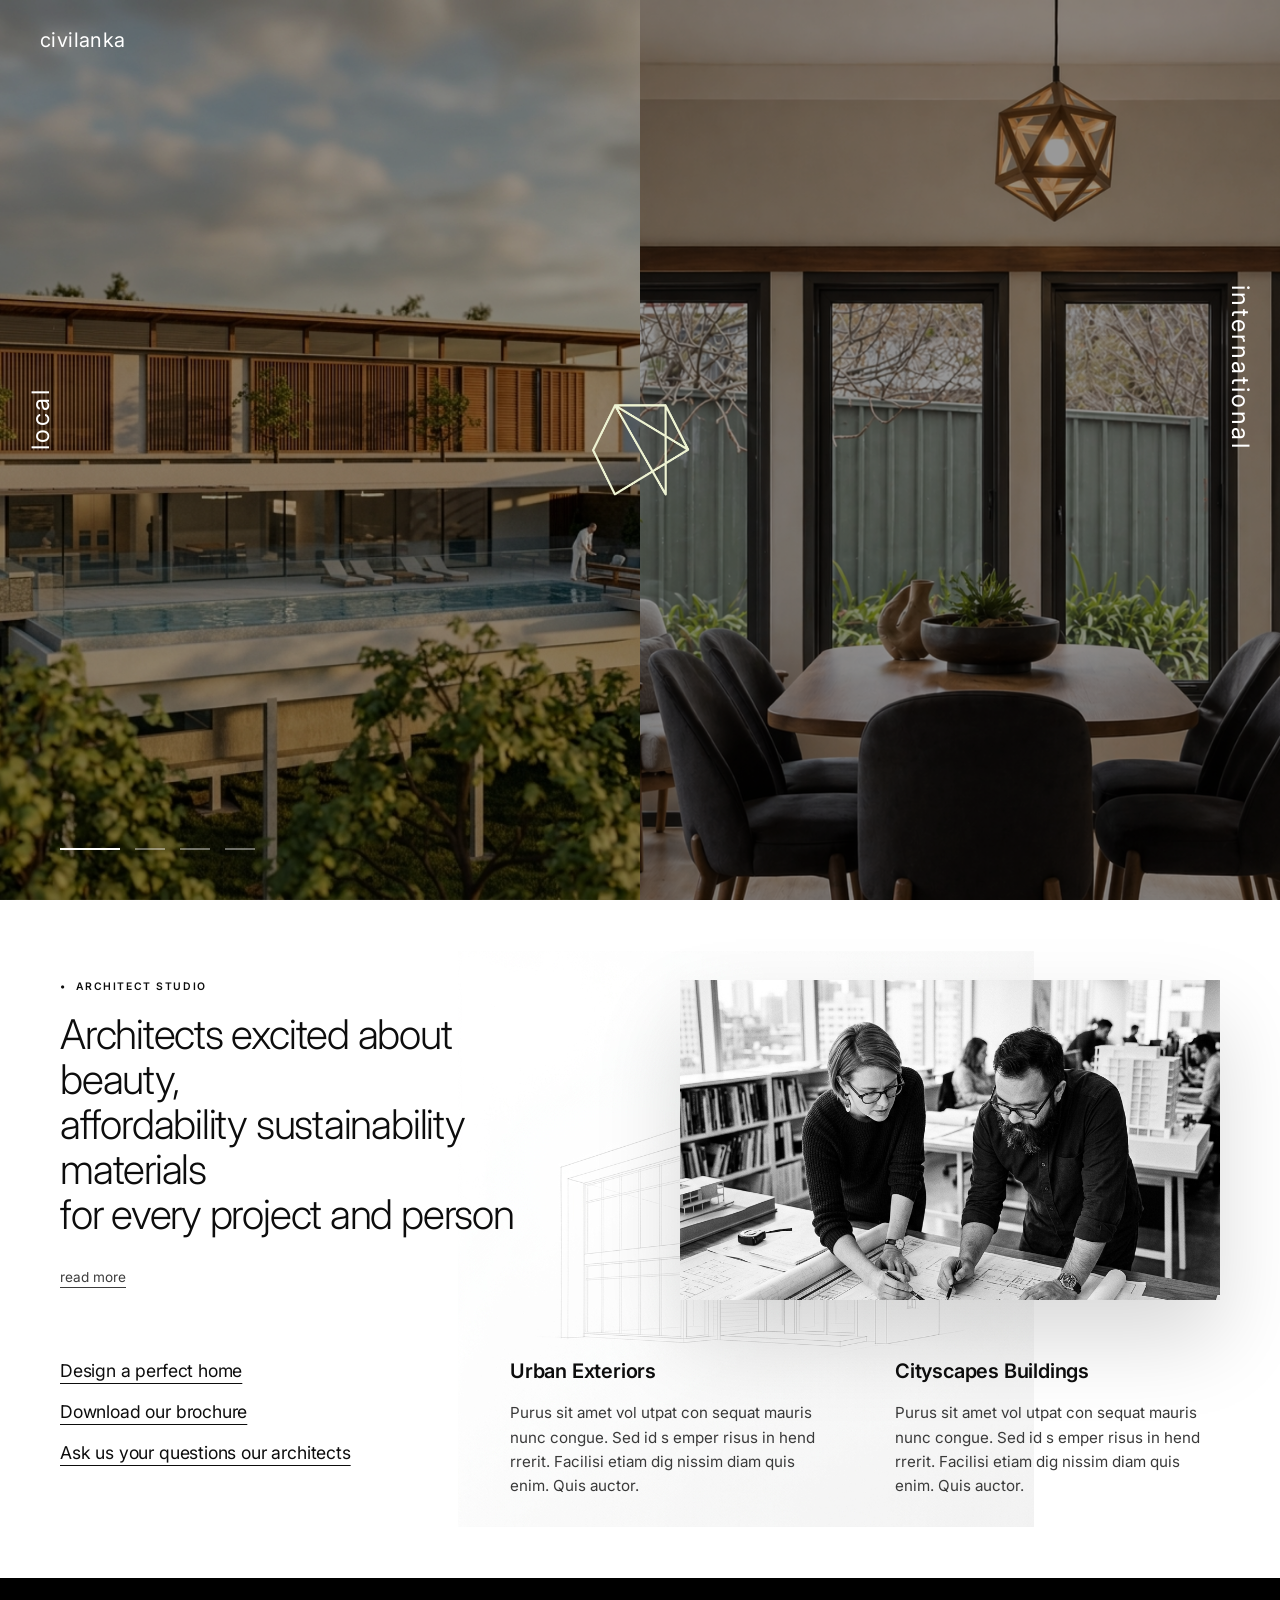
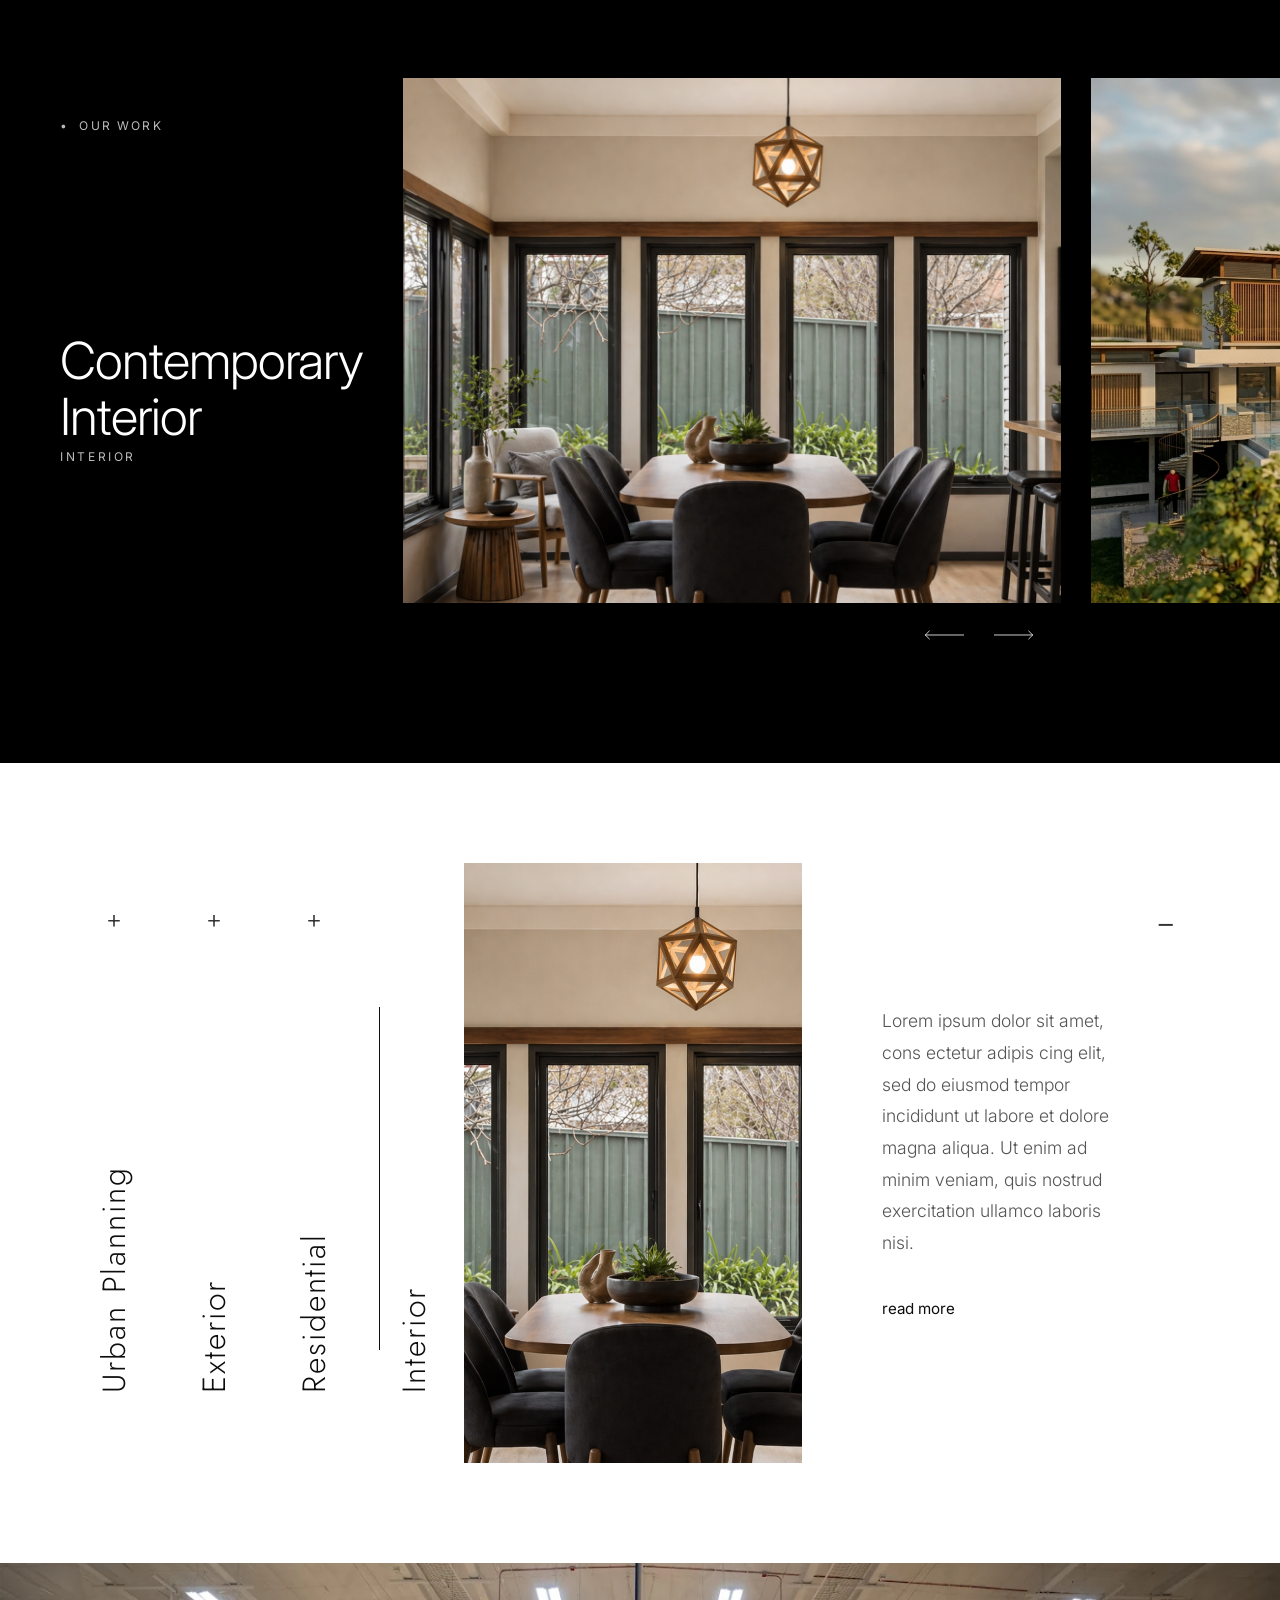
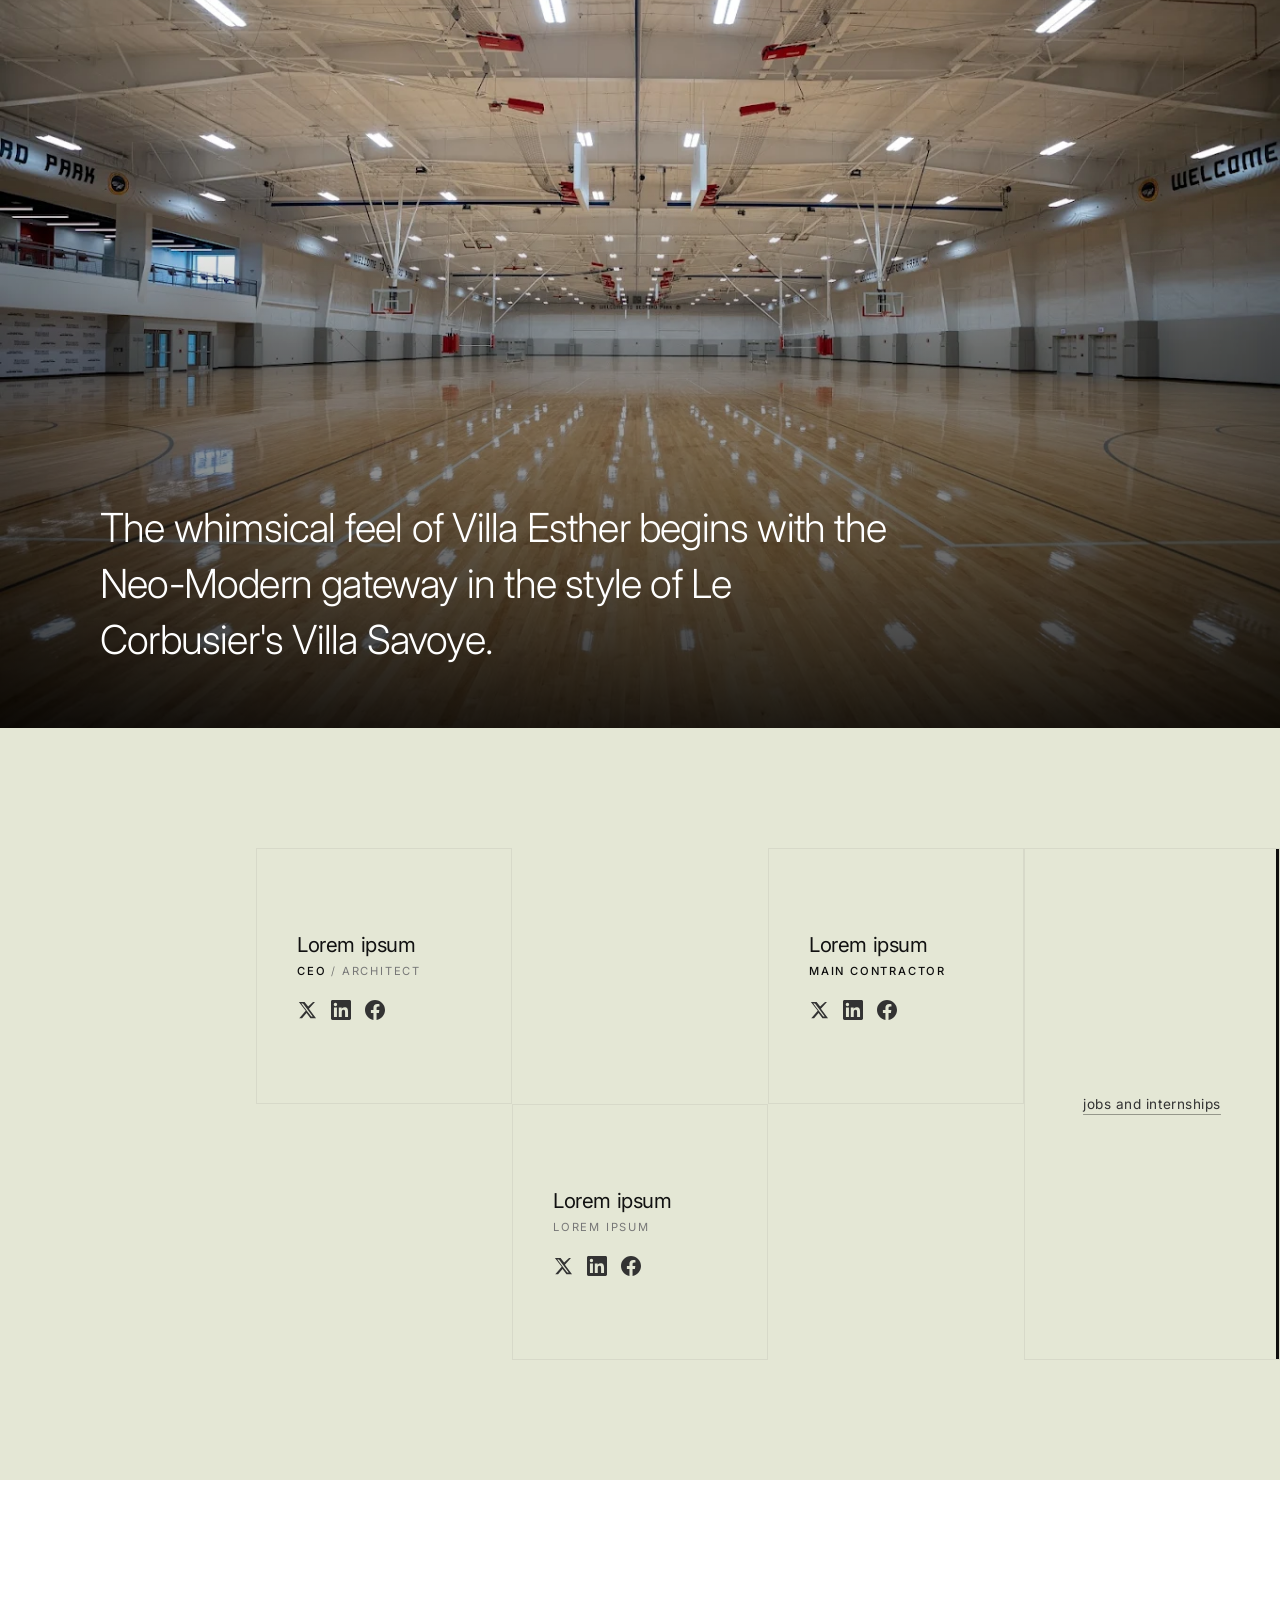
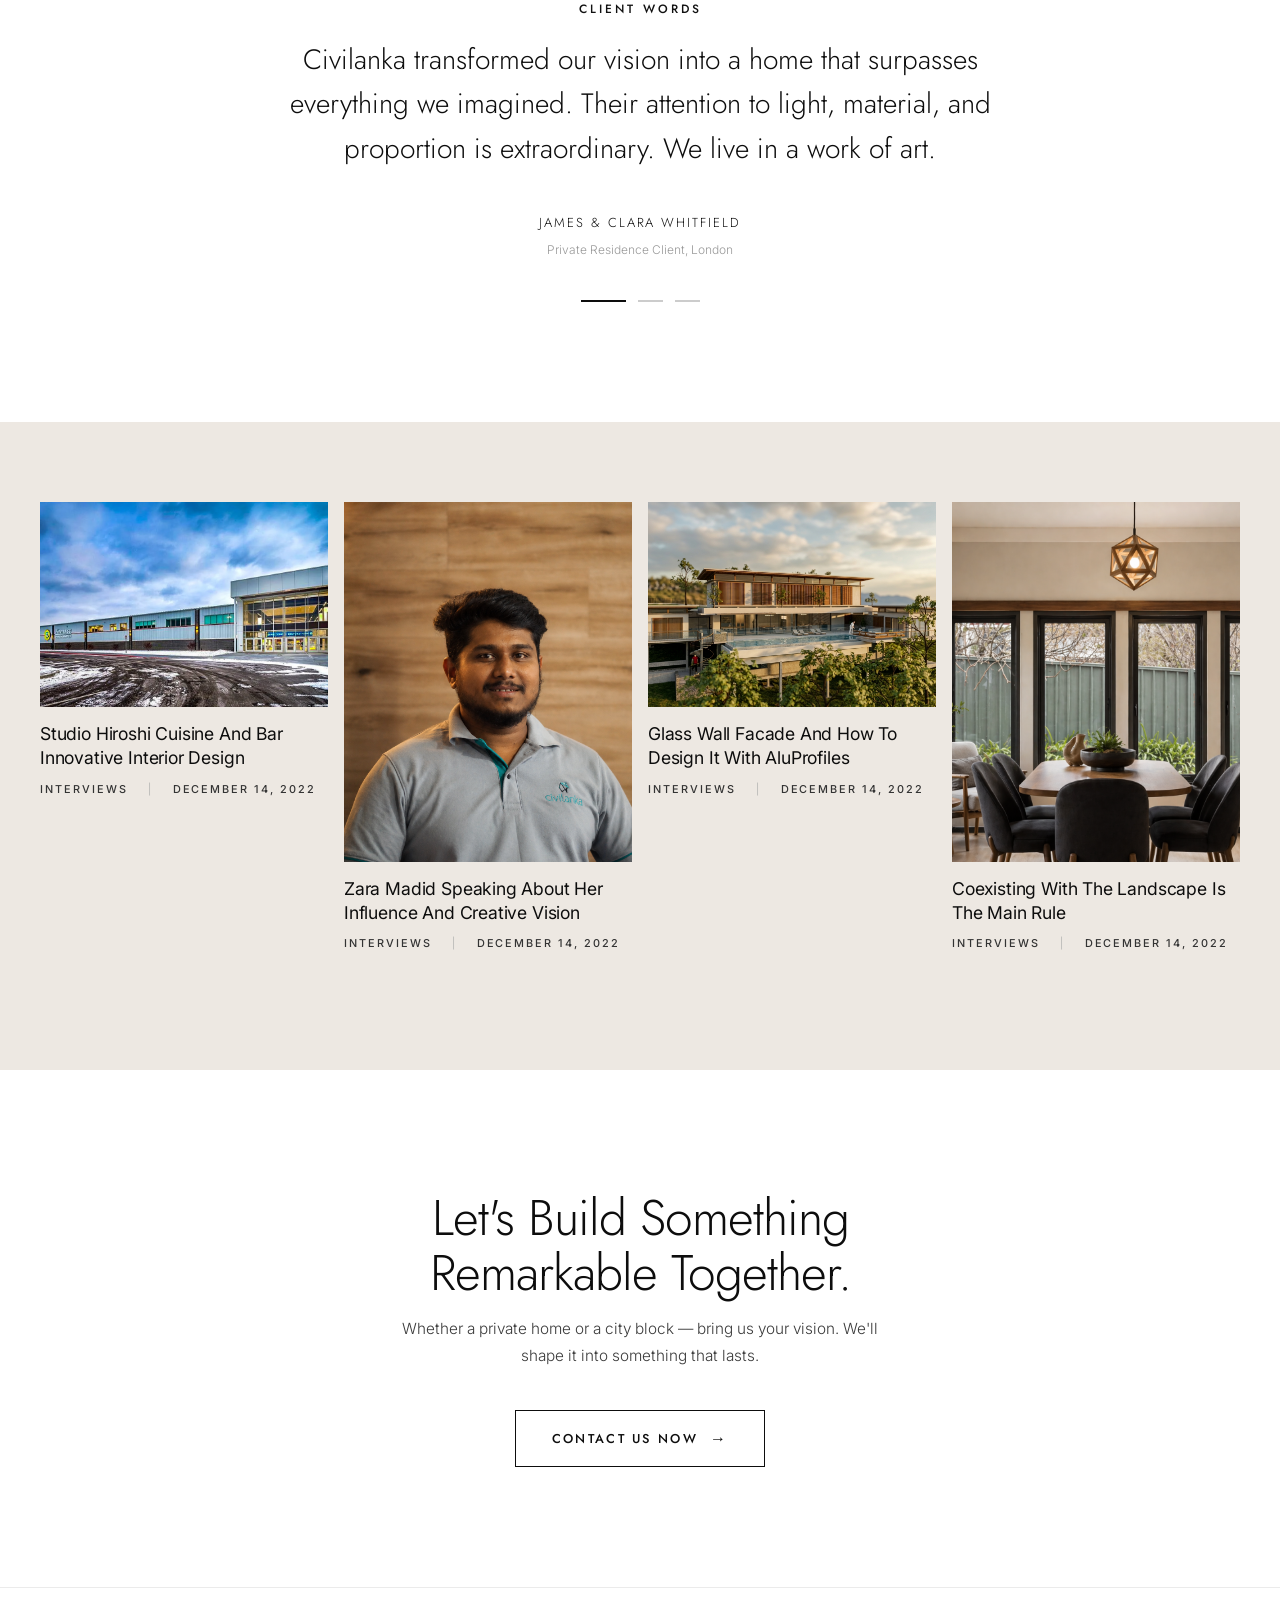
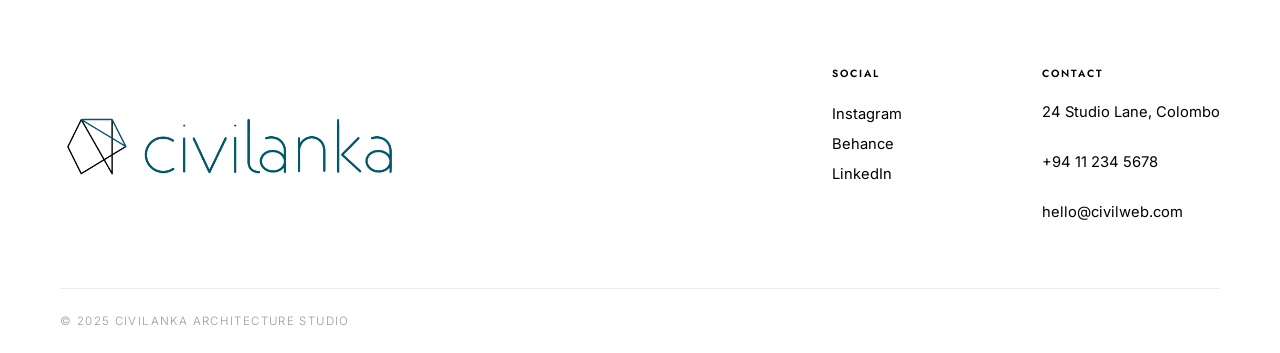
==== commit b062a95b: "name change" ====
--- a/index.html
+++ b/index.html
@@ -36,11 +36,13 @@
     <!-- Nav center -->
     <ul class="sticky-nav" role="list">
       <li class="active"><a href="#hero">home</a></li>
-      <li><a href="about.php">about</a></li>
+      <li><a href="about.html">about</a></li>
       <li><a href="#services">pages</a></li>
-      <li><a href="#projects">portfolio</a></li>
-      <li><a href="#footer">contact</a></li>
-    </ul>
+      <li><a href="projects.html">projects</a></li>
+      <li><a href="contact.html">contact</a></li>
+    </ul> 
+
+    <a href="projects.html" class="sticky-btn">Projects</a>
 
   </header>
 
@@ -49,11 +51,11 @@
 ============================================================ -->
   <nav id="mobile-nav" role="navigation" aria-label="Mobile Navigation">
     <button id="mobile-nav-close" aria-label="Close menu">&#x2715;</button>
-    <a href="about.php">about</a>
+    <a href="about.html">about</a>
     <a href="#services">pages</a>
-    <a href="#projects">portfolio</a>
+    <a href="projects.html">projects</a>
     <a href="#testimonials">journal</a>
-    <a href="#footer">contact</a>
+    <a href="contact.html">contact</a>
   </nav>
 
 
@@ -107,7 +109,7 @@
           <span class="new-section-label">&bull; &nbsp;ARCHITECT STUDIO</span>
           <h2 class="new-about-heading">Architects excited about beauty,<br>affordability sustainability
             materials<br>for every project and person</h2>
-          <a href="about.php" class="new-read-more">read more</a>
+          <a href="about.html" class="new-read-more">read more</a>
         </div>
 
         <div class="about-slideshow reveal-right">
@@ -567,7 +569,7 @@
             <address>
               <a href="#">24 Studio Lane, Colombo</a><br />
               <a href="tel:+94112345678">+94 11 234 5678</a><br />
-              <a href="mailto:hello@civillanka.com">hello@civillanka.com</a>
+              <a href="mailto:hello@civilweb.com">hello@civilweb.com</a>
             </address>
           </div>
 
@@ -594,6 +596,49 @@
   <!-- Main JS -->
   <script src="assets/js/main.js"></script>
 
+  <!-- Dynamic Project Loading from Database -->
+  <script>
+    (async function loadFeaturedProjects() {
+      try {
+        const res = await fetch('api/projects.php?action=featured');
+        const data = await res.json();
+        const projects = data.projects;
+        if (!projects || projects.length === 0) return; // keep static slides
+
+        const wrapper = document.querySelector('.our-work-swiper .swiper-wrapper');
+        if (!wrapper) return;
+
+        // Replace static slides with database projects
+        wrapper.innerHTML = '';
+        projects.forEach(p => {
+          const imgSrc = p.image_main ? 'uploads/projects/' + p.image_main : 'Project%20images/2023-11-07.jpg';
+          const slide = document.createElement('div');
+          slide.className = 'swiper-slide our-work-slide';
+          slide.setAttribute('data-title', p.title);
+          slide.setAttribute('data-cat', p.service_type || '');
+          slide.innerHTML = `<img src="${imgSrc}" alt="${p.title}" />`;
+          wrapper.appendChild(slide);
+        });
+
+        // Update the info panel with the first project
+        if (projects.length > 0) {
+          const titleEl = document.querySelector('.our-work-title');
+          const catEl = document.querySelector('.our-work-cat');
+          if (titleEl) titleEl.textContent = projects[0].title;
+          if (catEl) catEl.textContent = projects[0].service_type || '';
+        }
+
+        // Re-initialize swiper if it exists
+        const swiperEl = document.querySelector('.our-work-swiper');
+        if (swiperEl && swiperEl.swiper) {
+          swiperEl.swiper.update();
+        }
+      } catch (e) {
+        // API not available – keep static slides
+      }
+    })();
+  </script>
+
 </body>
 
 </html>
--- a/assets/css/style.css
+++ b/assets/css/style.css
@@ -414,6 +414,34 @@
   transform: scale(1.1);
 }
 
+/* Sticky Action Button (Right) */
+.sticky-btn {
+  font-family: var(--font-h);
+  font-size: 0.7rem;
+  font-weight: 600;
+  letter-spacing: 0.15em;
+  text-transform: uppercase;
+  padding: 10px 24px;
+  background: var(--black);
+  color: var(--white);
+  border: 1px solid var(--black);
+  transition: all 0.35s var(--ease);
+  flex-shrink: 0;
+  display: inline-block;
+  line-height: 1;
+}
+
+.sticky-btn:hover {
+  background: transparent;
+  color: var(--black);
+}
+
+@media (max-width: 600px) {
+  .sticky-btn {
+    display: none; /* Hide on mobile to save space, already in mobile nav */
+  }
+}
+
 /* ===========================
    HERO SLIDER
 /* ===========================
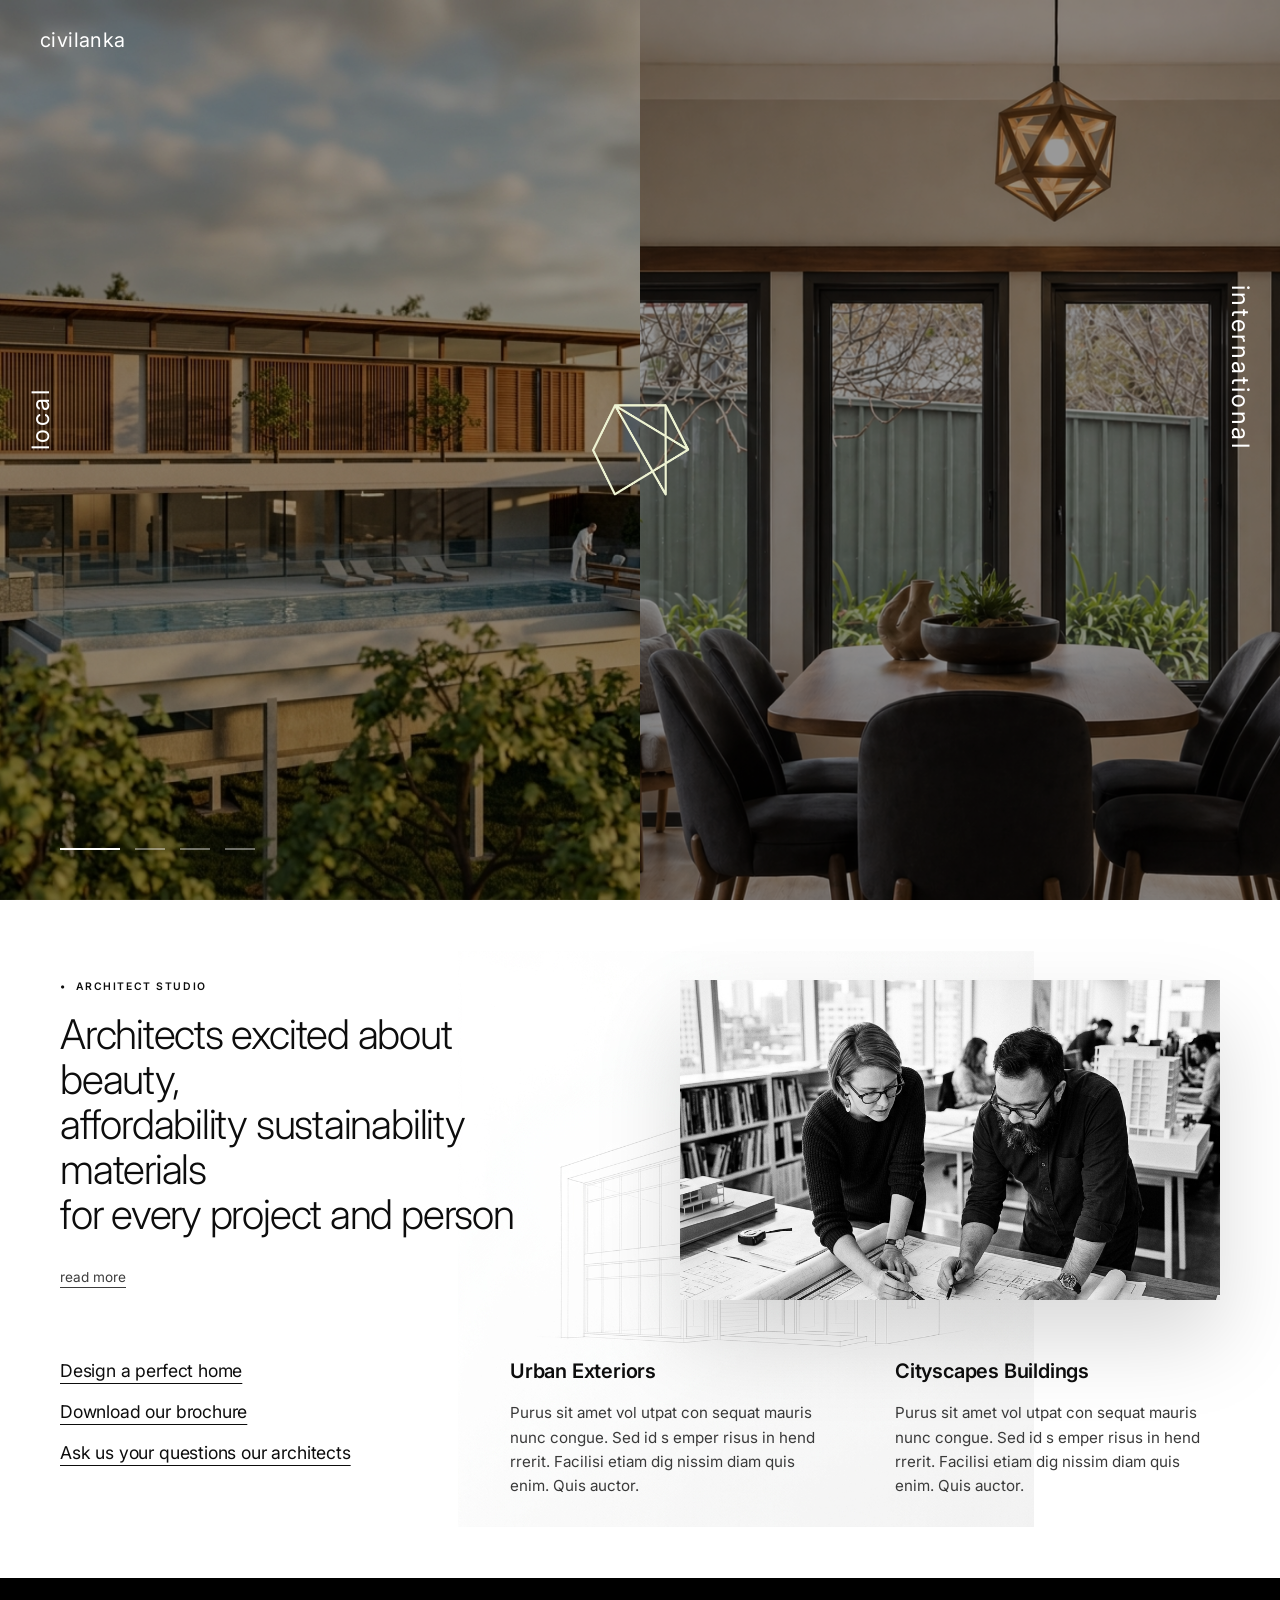
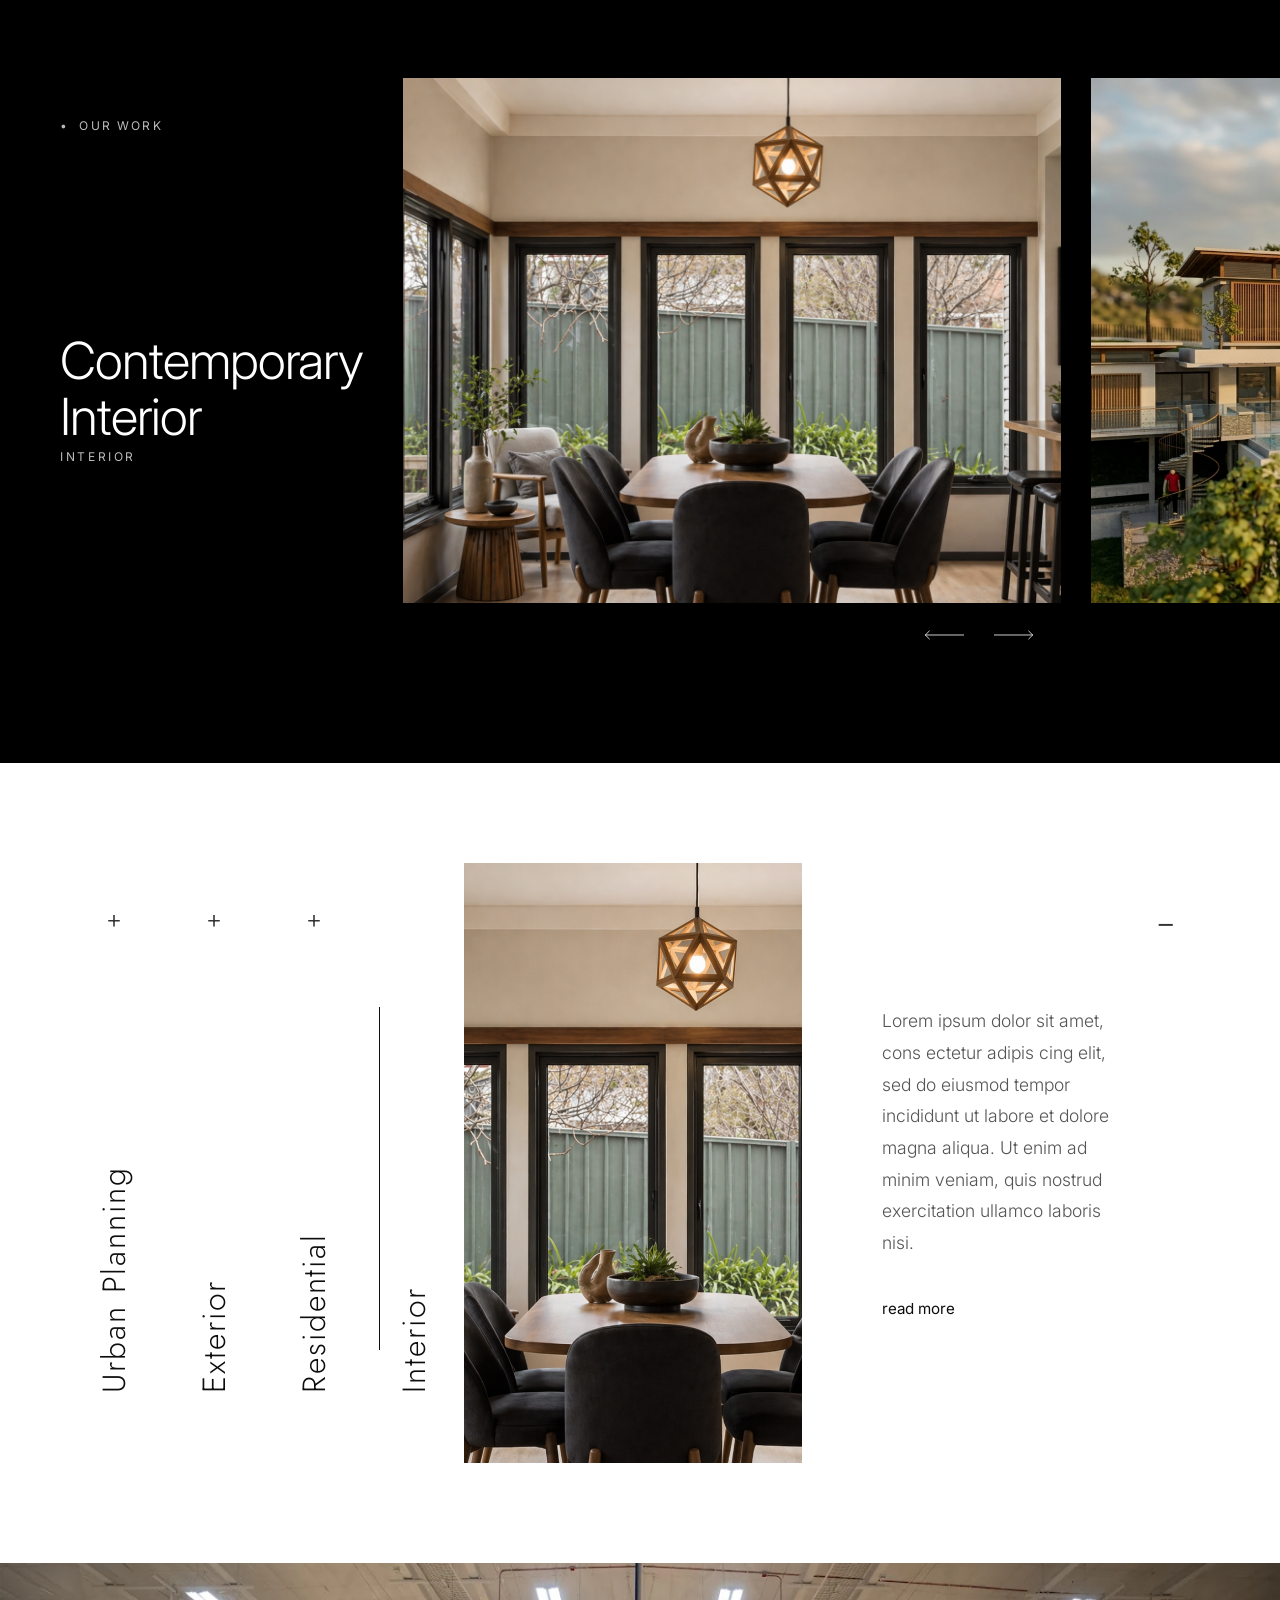
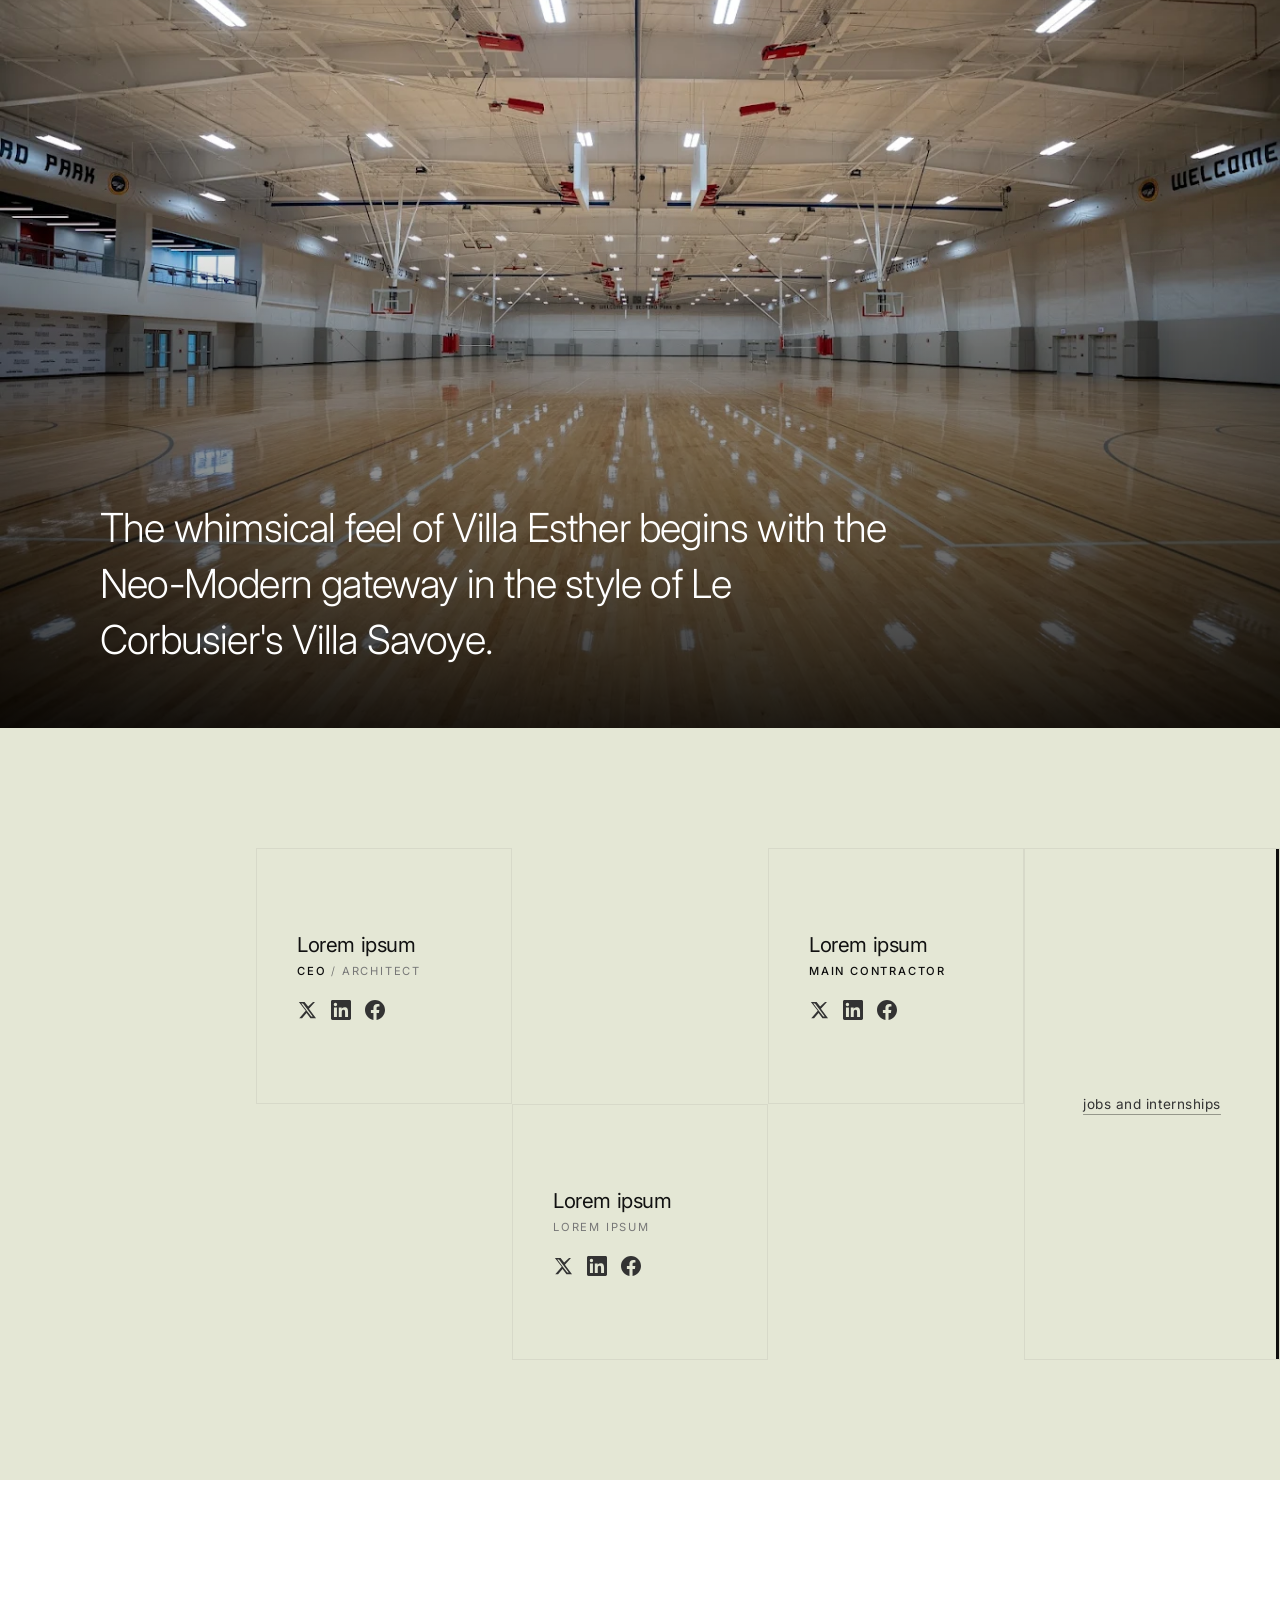
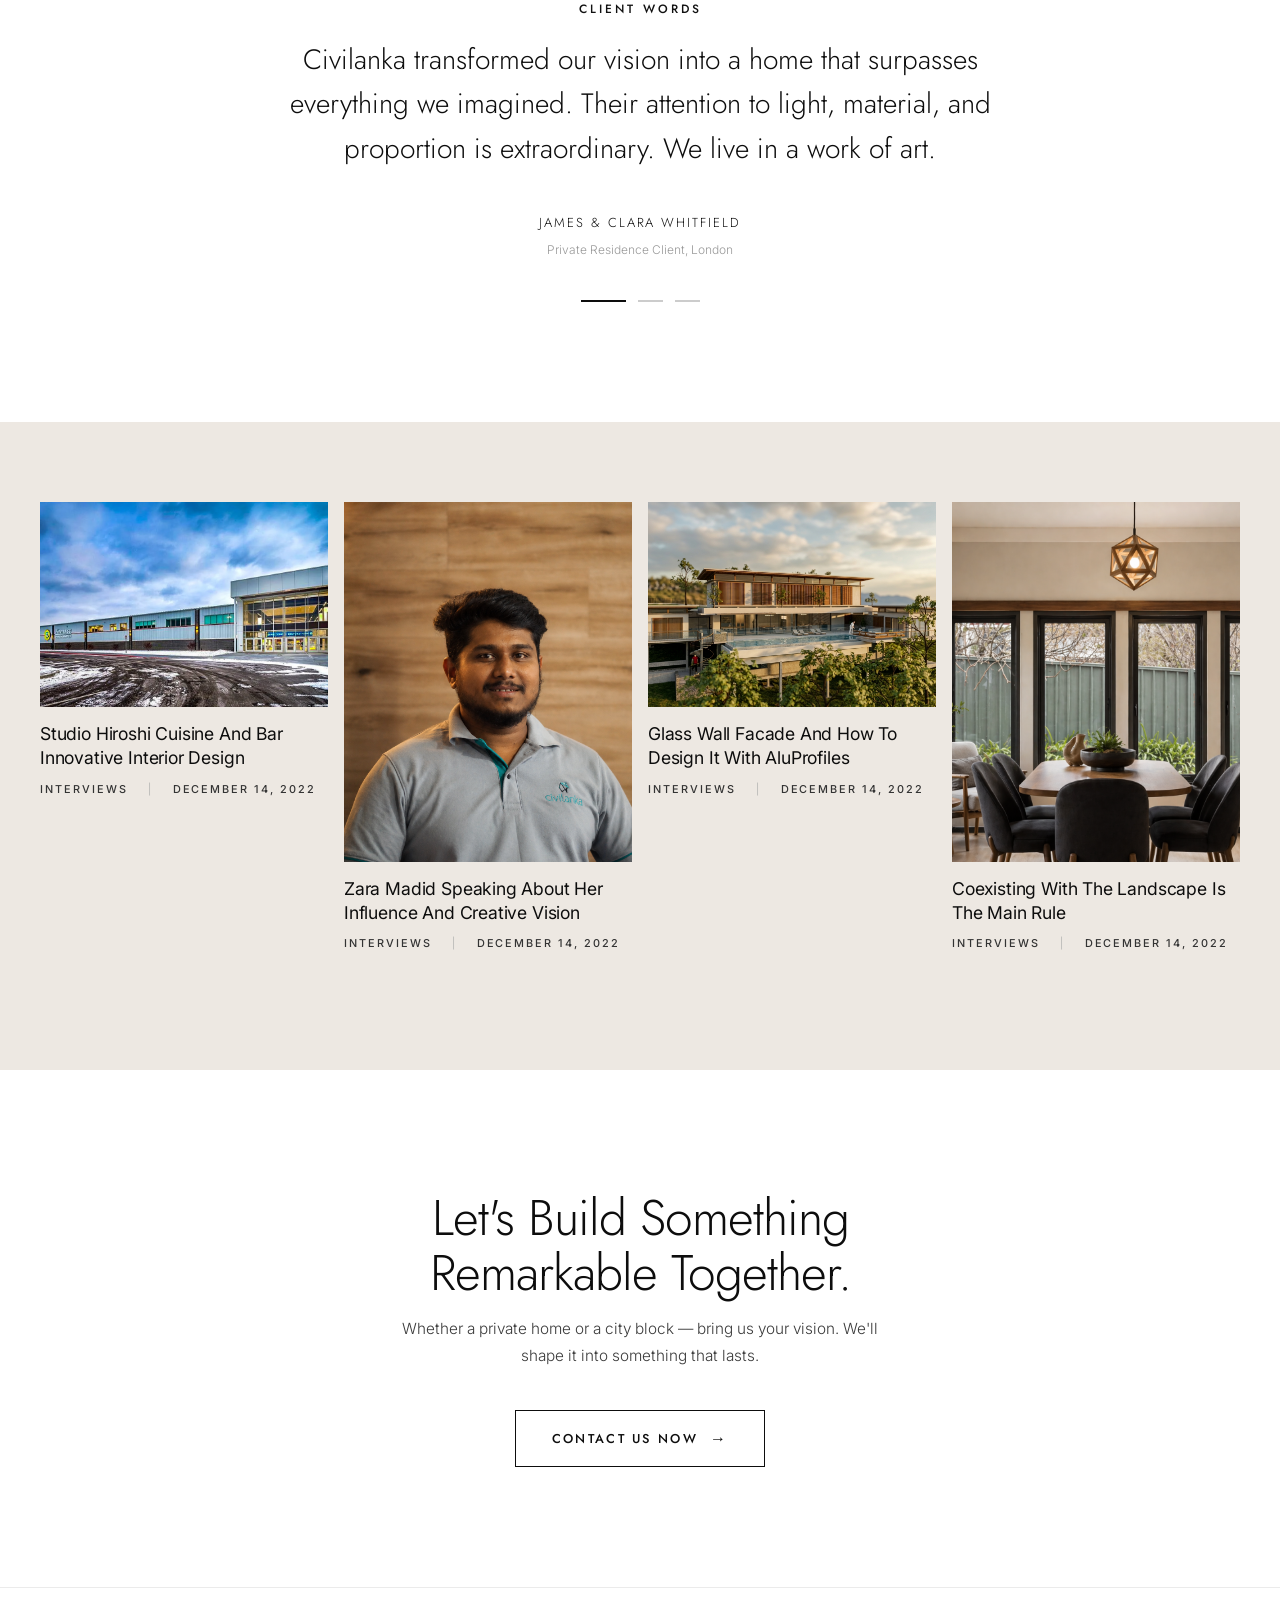
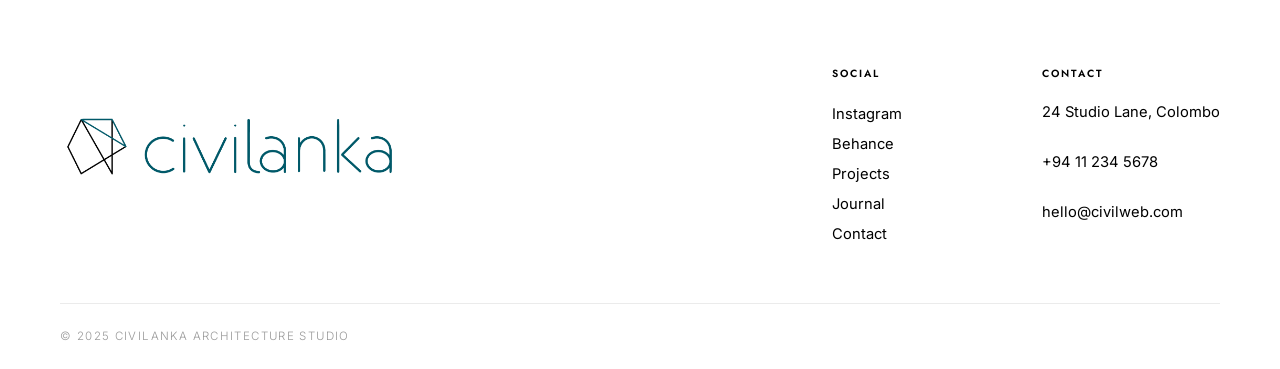
==== commit 5ec34066: "blog v1" ====
--- a/index.html
+++ b/index.html
@@ -39,6 +39,7 @@
       <li><a href="about.html">about</a></li>
       <li><a href="#services">pages</a></li>
       <li><a href="projects.html">projects</a></li>
+      <li><a href="blog.html">blog</a></li>
       <li><a href="contact.html">contact</a></li>
     </ul> 
 
@@ -54,7 +55,7 @@
     <a href="about.html">about</a>
     <a href="#services">pages</a>
     <a href="projects.html">projects</a>
-    <a href="#testimonials">journal</a>
+    <a href="blog.html">journal</a>
     <a href="contact.html">contact</a>
   </nav>
 
@@ -560,7 +561,9 @@
             <ul>
               <li><a href="#">Instagram</a></li>
               <li><a href="#">Behance</a></li>
-              <li><a href="#">LinkedIn</a></li>
+              <li><a href="projects.html">Projects</a></li>
+              <li><a href="blog.html">Journal</a></li>
+              <li><a href="contact.html">Contact</a></li>
             </ul>
           </div>
 
